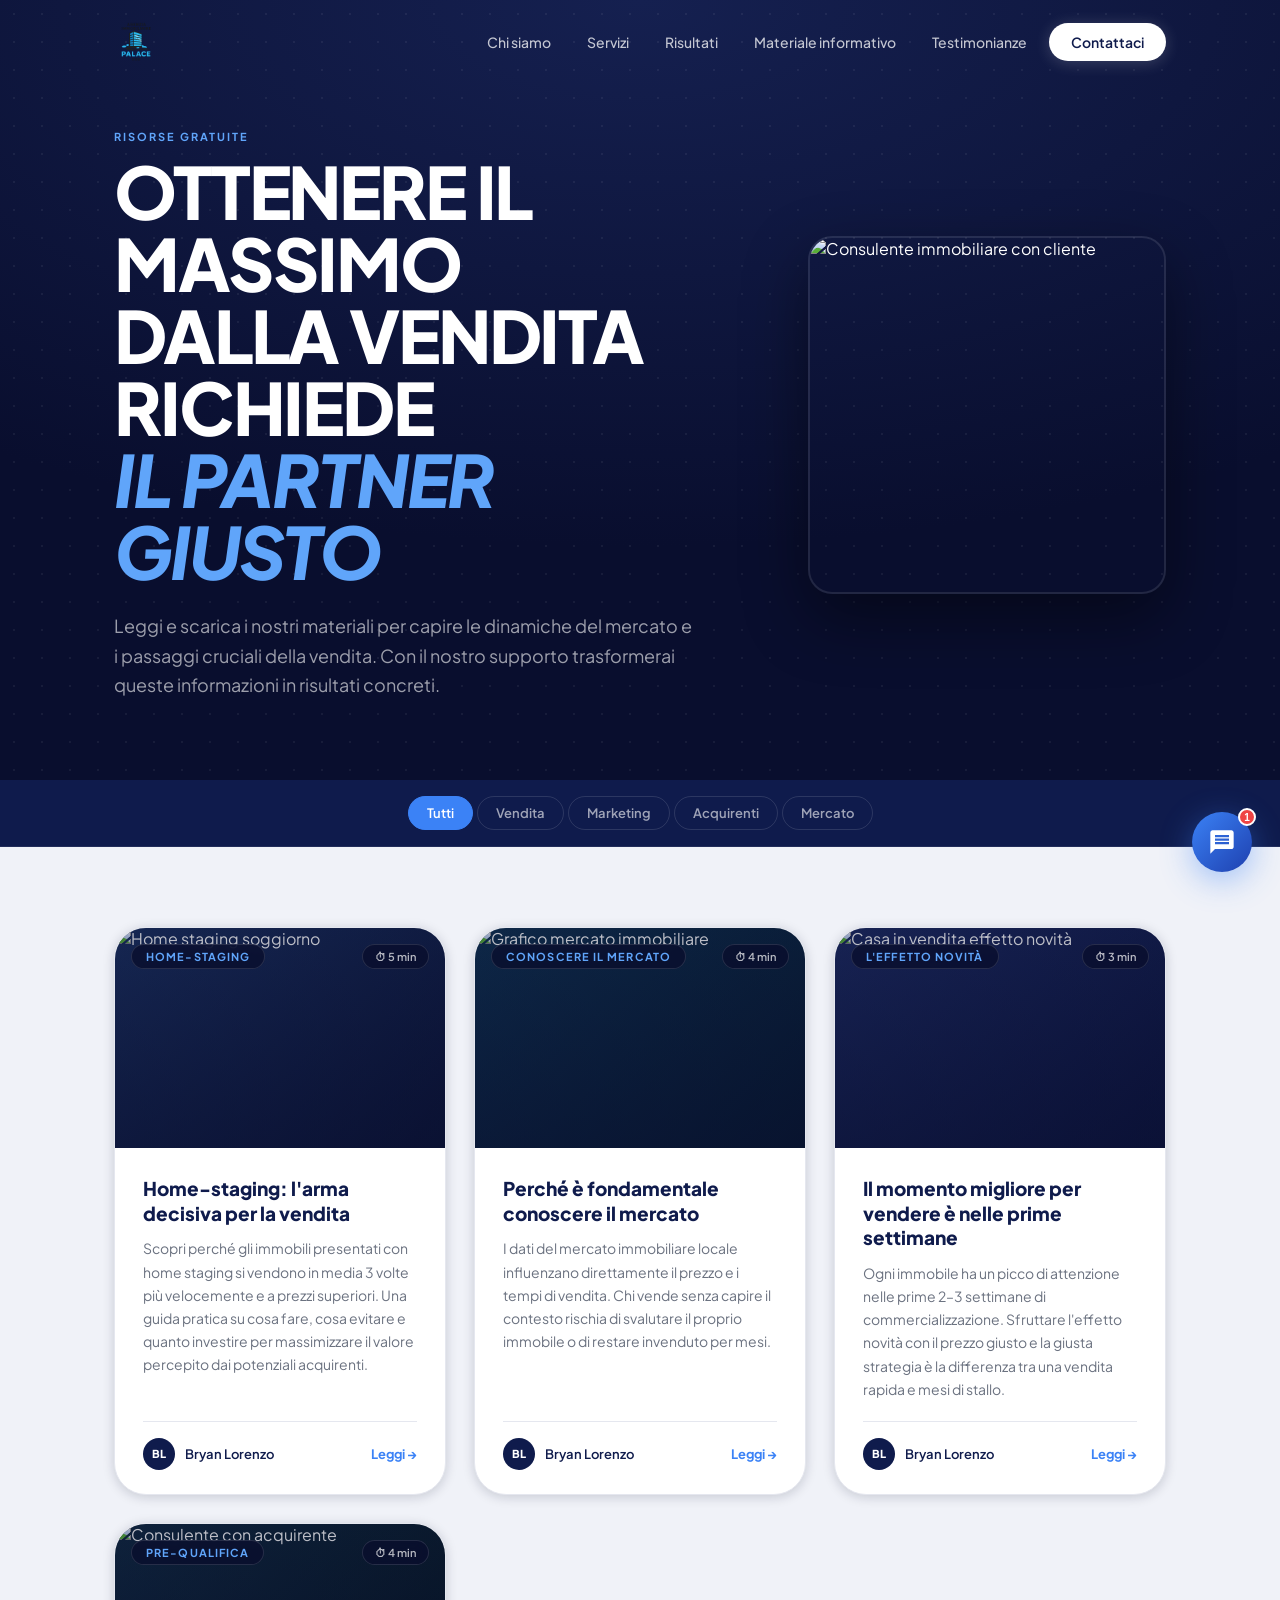
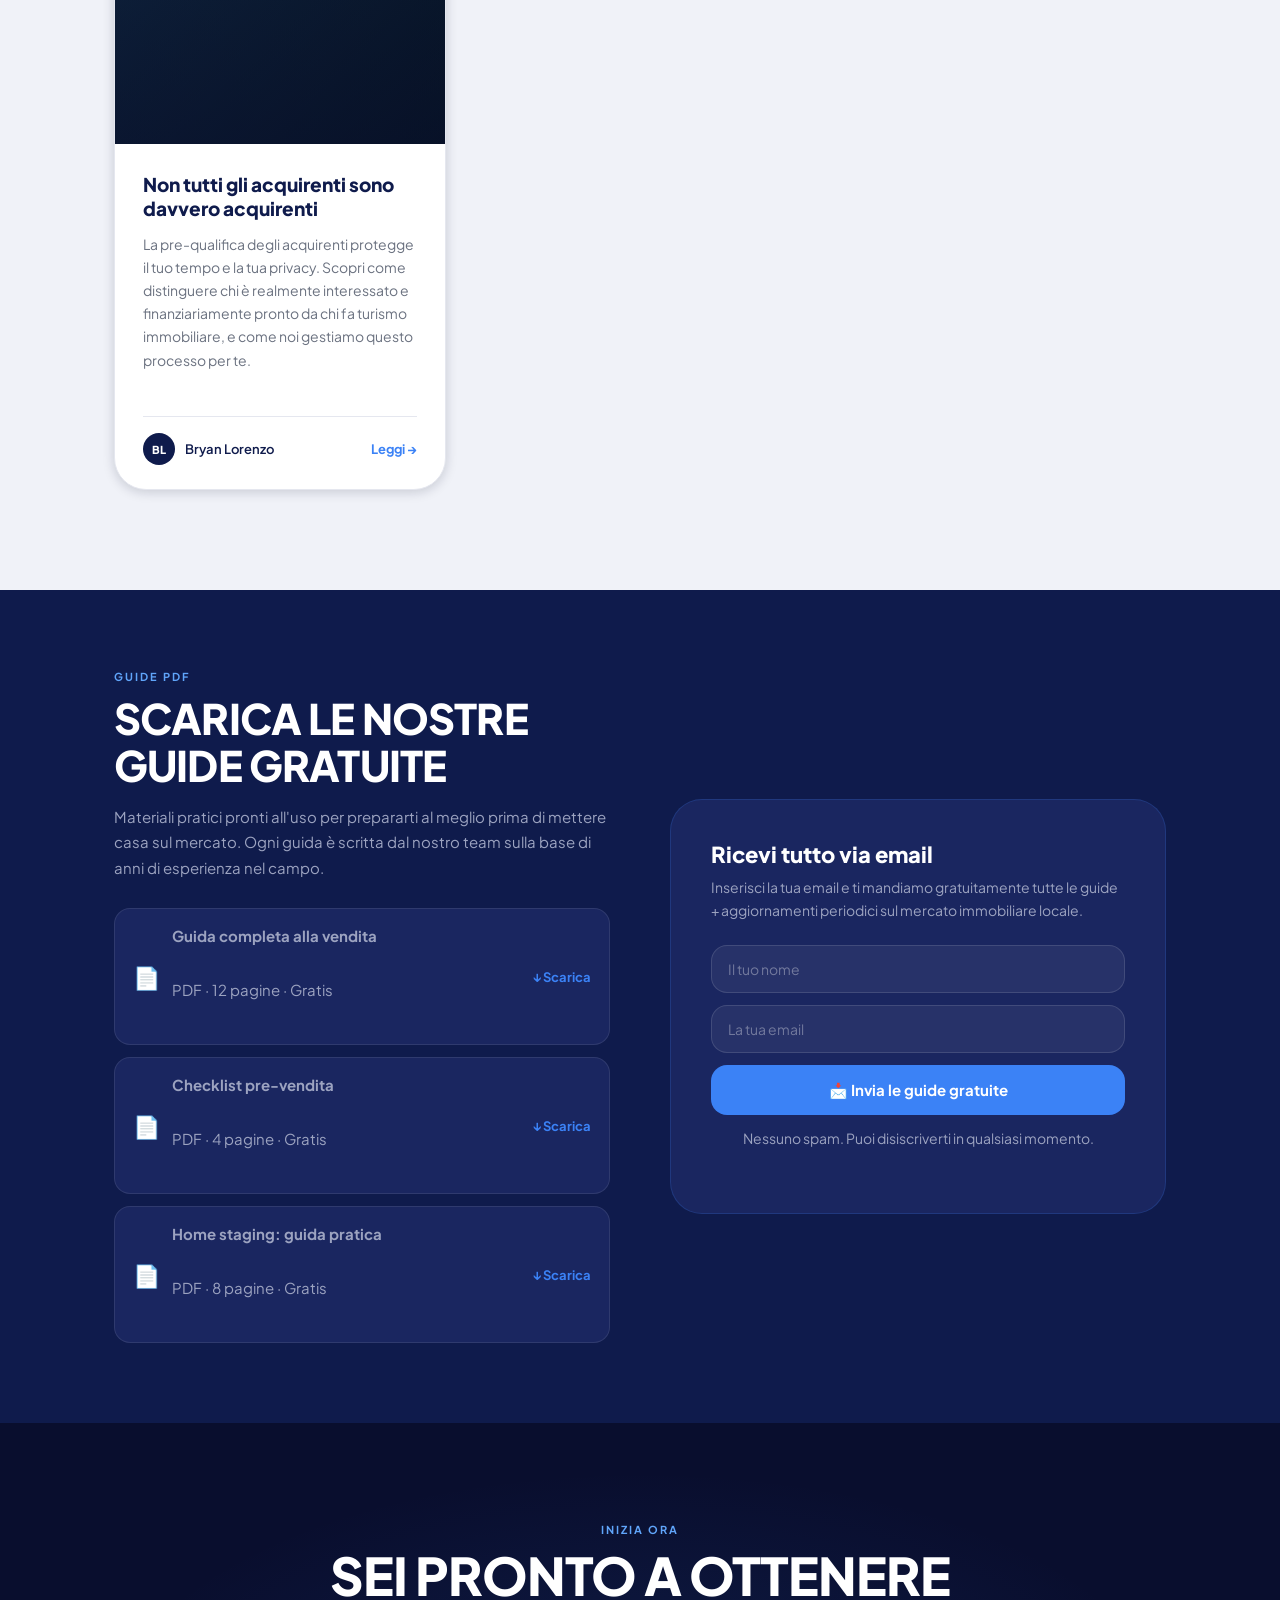
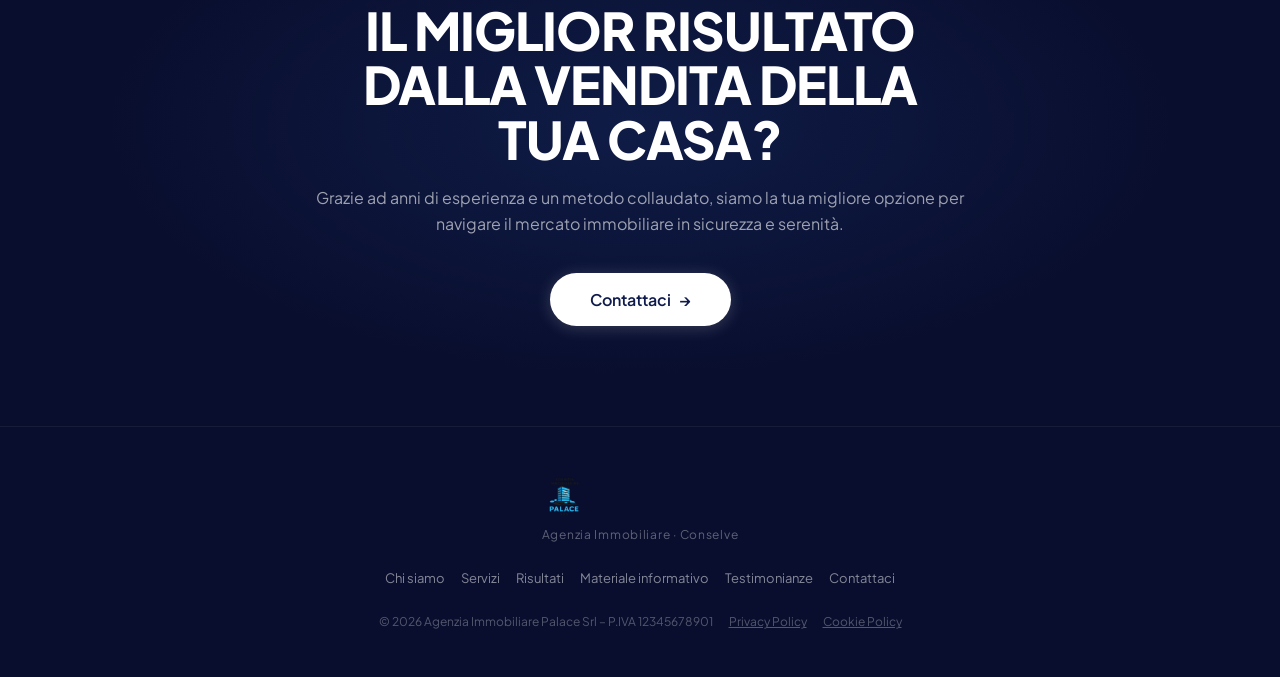
==== materiale.html @ 7f0d6915 "Add files via upload" ====
<!DOCTYPE html>
<html lang="it" hreflang="it">

<head>
    <meta charset="UTF-8" />
    <meta name="viewport" content="width=device-width, initial-scale=1.0" />
    <meta name="description"
        content="Guide gratuite di Agenzia Palace per vendere casa al meglio a Conselve: home staging, effetto novità, analisi di mercato e pre-qualifica acquirenti. Scarica ora." />
    <meta name="robots" content="index, follow" />
    <meta name="author" content="Agenzia Immobiliare Palace" />
    <meta name="keywords"
        content="guide vendere casa Conselve, materiale informativo immobiliare, home staging Conselve, effetto novità immobili Padova, guida compravendita casa" />
    <meta name="geo.region" content="IT-PD" />
    <meta name="geo.placename" content="Conselve, Padova" />
    <meta name="geo.position" content="45.2357;11.8732" />
    <meta name="ICBM" content="45.2357, 11.8732" />
    <link rel="canonical" href="https://www.vendicasa.it/materiale.html" />

    <!-- Open Graph -->
    <meta property="og:type" content="website" />
    <meta property="og:url" content="https://www.vendicasa.it/materiale.html" />
    <meta property="og:title" content="Guide Gratuite per Vendere Casa | Materiale Informativo | Palace Conselve" />
    <meta property="og:description"
        content="Scarica guide gratuite di Agenzia Palace: home staging, effetto novità, analisi di mercato e pre-qualifica acquirenti per vendere casa al meglio a Conselve." />
    <meta property="og:image" content="https://www.vendicasa.it/og-image.jpg" />
    <meta property="og:locale" content="it_IT" />
    <meta property="og:site_name" content="Agenzia Immobiliare Palace" />

    <!-- Twitter Card -->
    <meta name="twitter:card" content="summary_large_image" />
    <meta name="twitter:title" content="Guide Gratuite per Vendere Casa | Palace Conselve" />
    <meta name="twitter:description"
        content="Guide gratuite di Agenzia Palace per vendere casa al meglio a Conselve e nel Padovano." />
    <meta name="twitter:image" content="https://www.vendicasa.it/og-image.jpg" />

    <title>Guide Gratuite per Vendere Casa | Materiale Informativo | Agenzia Palace Conselve</title>

    <!-- Performance: DNS prefetch + font preload -->
    <link rel="dns-prefetch" href="https://fonts.googleapis.com" />
    <link rel="dns-prefetch" href="https://fonts.gstatic.com" />
    <link rel="preconnect" href="https://fonts.googleapis.com" />
    <link rel="preconnect" href="https://fonts.gstatic.com" crossorigin />
    <link rel="preload" as="style"
        href="https://fonts.googleapis.com/css2?family=Plus+Jakarta+Sans:ital,wght@0,400;0,700;0,900;1,400&display=swap" />
    <link
        href="https://fonts.googleapis.com/css2?family=Plus+Jakarta+Sans:ital,wght@0,300;0,400;0,500;0,600;0,700;0,800;0,900;1,400;1,600&display=swap"
        rel="stylesheet" />
    <link rel="stylesheet" href="style.css" />

    <!-- JSON-LD Structured Data -->
    <script type="application/ld+json">
    {
      "@context": "https://schema.org",
      "@type": "CollectionPage",
      "name": "Guide Gratuite per Vendere Casa | Agenzia Immobiliare Palace",
      "url": "https://www.vendicasa.it/materiale.html",
      "description": "Guide gratuite su home staging, mercato immobiliare, effetto novità e pre-qualifica acquirenti per vendere casa al meglio a Conselve e nel Padovano.",
      "publisher": {
        "@type": "RealEstateAgent",
        "name": "Agenzia Immobiliare Palace",
        "url": "https://www.vendicasa.it",
        "logo": "https://www.vendicasa.it/logo.png",
        "address": {
          "@type": "PostalAddress",
          "addressLocality": "Conselve",
          "postalCode": "35026",
          "addressRegion": "PD",
          "addressCountry": "IT"
        }
      },
      "inLanguage": "it"
    }
    </script>
    <script type="application/ld+json">
    {
      "@context": "https://schema.org",
      "@type": "BreadcrumbList",
      "itemListElement": [
        {
          "@type": "ListItem",
          "position": 1,
          "name": "Home",
          "item": "https://www.vendicasa.it/"
        },
        {
          "@type": "ListItem",
          "position": 2,
          "name": "Materiale Informativo",
          "item": "https://www.vendicasa.it/materiale.html"
        }
      ]
    }
    </script>
    <script type="application/ld+json">
    {
      "@context": "https://schema.org",
      "@type": "ItemList",
      "name": "Guide gratuite per vendere casa — Agenzia Palace Conselve",
      "description": "Raccolta di guide e materiali informativi gratuiti di Agenzia Immobiliare Palace per aiutarti a vendere casa al meglio.",
      "itemListElement": [
        {
          "@type": "ListItem",
          "position": 1,
          "name": "Come il prezzo di partenza influenza il risultato finale",
          "url": "https://www.vendicasa.it/materiale.html"
        },
        {
          "@type": "ListItem",
          "position": 2,
          "name": "L\u2019Effetto Novit\u00e0: come sfruttarlo a tuo favore",
          "url": "https://www.vendicasa.it/materiale.html"
        },
        {
          "@type": "ListItem",
          "position": 3,
          "name": "Home Staging: valorizza casa prima di venderla",
          "url": "https://www.vendicasa.it/materiale.html"
        },
        {
          "@type": "ListItem",
          "position": 4,
          "name": "Pre-qualifica dell\u2019acquirente: perch\u00e9 \u00e8 fondamentale",
          "url": "https://www.vendicasa.it/materiale.html"
        }
      ]
    }
    </script>
    <style>
        /* ══════════════════════════════════════════════
           HERO MATERIALE
        ══════════════════════════════════════════════ */
        .mat-hero {
            min-height: 55vh;
            background: radial-gradient(ellipse 90% 70% at 50% 0%, #152050 0%, var(--navy-deep) 100%);
            display: flex;
            align-items: center;
            padding-top: 130px;
            padding-bottom: 80px;
            position: relative;
            overflow: hidden;
        }

        .mat-hero::before {
            content: '';
            position: absolute;
            inset: 0;
            pointer-events: none;
            background-image: radial-gradient(rgba(255, 255, 255, .06) 1px, transparent 1px);
            background-size: 28px 28px;
        }

        .mat-hero__inner {
            position: relative;
            z-index: 1;
            width: 100%;
            display: flex;
            align-items: center;
            gap: 60px;
        }

        .mat-hero__text {
            flex: 1;
            min-width: 0;
        }

        .mat-hero__image {
            flex-shrink: 0;
            width: clamp(200px, 28vw, 380px);
            height: clamp(200px, 28vw, 380px);
            border-radius: 24px;
            overflow: hidden;
            box-shadow: 0 24px 64px rgba(0, 0, 0, .45);
            border: 2px solid rgba(255, 255, 255, .1);
        }

        .mat-hero__image img {
            width: 100%;
            height: 100%;
            object-fit: cover;
            display: block;
        }

        .mat-hero__title {
            font-size: clamp(36px, 6.5vw, 72px);
            font-weight: 900;
            line-height: 1;
            letter-spacing: -.03em;
            text-transform: uppercase;
            color: var(--white);
            margin-bottom: 24px;
        }

        .mat-hero__title em {
            font-style: italic;
            color: var(--blue-light);
        }

        .mat-hero__sub {
            font-size: clamp(15px, 2vw, 18px);
            color: rgba(255, 255, 255, .6);
            line-height: 1.65;
            max-width: 580px;
        }

        @media (max-width: 768px) {
            .mat-hero__inner {
                flex-direction: column;
                gap: 36px;
            }

            .mat-hero__image {
                width: 100%;
                height: 220px;
            }
        }

        /* Nasconde l'immagine hero su telefoni piccoli per dare
           tutto lo spazio al testo */
        @media (max-width: 580px) {
            .mat-hero__image {
                display: none;
            }

            .mat-hero {
                padding-top: 110px;
                padding-bottom: 52px;
            }

            .mat-hero__title {
                font-size: clamp(30px, 9vw, 48px);
                margin-bottom: 16px;
            }
        }

        /* ══════════════════════════════════════════════
           FILTRI CATEGORIA
        ══════════════════════════════════════════════ */
        .mat-filters {
            background: var(--navy);
            border-bottom: 1px solid rgba(255, 255, 255, .08);
            padding: 0;
            position: sticky;
            top: 68px;
            z-index: 90;
        }

        .mat-filters__inner {
            display: flex;
            justify-content: center;
            gap: 4px;
            padding: 16px 0;
            overflow-x: auto;
            scrollbar-width: none;
        }

        .mat-filters__inner::-webkit-scrollbar {
            display: none;
        }

        .mat-filter-btn {
            padding: 8px 18px;
            border-radius: 100px;
            border: 1px solid rgba(255, 255, 255, .12);
            background: transparent;
            color: rgba(255, 255, 255, .6);
            font-size: 13px;
            font-weight: 600;
            font-family: inherit;
            cursor: pointer;
            white-space: nowrap;
            transition: all .25s;
        }

        .mat-filter-btn:hover,
        .mat-filter-btn.active {
            background: var(--blue-accent);
            border-color: var(--blue-accent);
            color: var(--white);
        }

        /* ══════════════════════════════════════════════
           GRIGLIA ARTICOLI
        ══════════════════════════════════════════════ */
        .mat-articles {
            background: var(--off-white);
            padding: 80px 0 100px;
        }

        .mat-articles__grid {
            display: grid;
            grid-template-columns: repeat(3, 1fr);
            grid-auto-rows: 1fr;
            gap: 28px;
        }

        /* Card articolo */
        .mat-card {
            background: var(--white);
            border-radius: var(--r-xl);
            overflow: hidden;
            border: 1px solid var(--gray-200);
            box-shadow: var(--shadow-card);
            transition: transform .32s cubic-bezier(.34, 1.56, .64, 1), box-shadow .32s ease, opacity .35s ease;
            display: flex;
            flex-direction: column;
            cursor: pointer;
        }

        .mat-card:hover {
            transform: translateY(-8px) scale(1.02);
            box-shadow: 0 20px 60px rgba(9, 14, 46, .14);
        }

        /* Filter animation states */
        .mat-card.is-hiding {
            opacity: 0;
            transform: scale(.94);
            pointer-events: none;
        }

        .mat-card.is-hidden {
            display: none;
        }

        .mat-card.is-showing {
            animation: cardReveal .38s cubic-bezier(.34, 1.56, .64, 1) forwards;
        }

        @keyframes cardReveal {
            from {
                opacity: 0;
                transform: scale(.94) translateY(12px);
            }

            to {
                opacity: 1;
                transform: scale(1) translateY(0);
            }
        }

        .mat-card__thumb {
            height: 220px;
            position: relative;
            overflow: hidden;
            display: flex;
            align-items: center;
            justify-content: center;
        }

        /* Real photo inside thumb */
        .mat-card__thumb img {
            position: absolute;
            inset: 0;
            width: 100%;
            height: 100%;
            object-fit: cover;
            transition: transform .45s ease;
        }

        .mat-card:hover .mat-card__thumb img {
            transform: scale(1.07);
        }

        /* Keep gradient overlay on top of photo */
        .mat-card__thumb::after {
            z-index: 1;
        }

        .mat-card__tag,
        .mat-card__read-time,
        .mat-card__thumb-icon {
            position: relative;
            z-index: 2;
        }

        .mat-card__thumb--1 {
            background: linear-gradient(135deg, #1a2f5e 0%, #0c1538 100%);
        }

        .mat-card__thumb--2 {
            background: linear-gradient(135deg, #0f3050 0%, #071a30 100%);
        }

        .mat-card__thumb--3 {
            background: linear-gradient(135deg, #1c2a60 0%, #0d1540 100%);
        }

        .mat-card__thumb--4 {
            background: linear-gradient(135deg, #102840 0%, #061520 100%);
        }

        .mat-card__thumb-icon {
            font-size: 64px;
            position: relative;
            z-index: 1;
        }

        .mat-card__thumb::after {
            content: '';
            position: absolute;
            inset: 0;
            background: linear-gradient(to bottom, rgba(9, 14, 46, .25) 0%, rgba(9, 14, 46, .55) 100%);
        }

        .mat-card__tag {
            position: absolute;
            top: 16px;
            left: 16px;
            background: rgba(9, 14, 46, .8);
            backdrop-filter: blur(6px);
            border: 1px solid rgba(255, 255, 255, .12);
            border-radius: 100px;
            padding: 5px 14px;
            font-size: 11px;
            font-weight: 700;
            letter-spacing: .1em;
            text-transform: uppercase;
            color: var(--blue-light);
            z-index: 2;
        }

        .mat-card__read-time {
            position: absolute;
            top: 16px;
            right: 16px;
            background: rgba(9, 14, 46, .8);
            backdrop-filter: blur(6px);
            border: 1px solid rgba(255, 255, 255, .12);
            border-radius: 100px;
            padding: 5px 12px;
            font-size: 11px;
            font-weight: 600;
            color: rgba(255, 255, 255, .7);
            z-index: 2;
            display: flex;
            align-items: center;
            gap: 5px;
        }

        .mat-card__body {
            padding: 28px 28px 24px;
            flex: 1;
            display: flex;
            flex-direction: column;
        }

        .mat-card__title {
            font-size: 19px;
            font-weight: 800;
            color: var(--navy);
            line-height: 1.3;
            margin-bottom: 12px;
        }

        .mat-card__excerpt {
            font-size: 14px;
            color: var(--gray-600);
            line-height: 1.65;
            flex: 1;
            margin-bottom: 20px;
        }

        .mat-card__footer {
            display: flex;
            align-items: center;
            justify-content: space-between;
            padding-top: 16px;
            border-top: 1px solid var(--gray-200);
        }

        .mat-card__author {
            display: flex;
            align-items: center;
            gap: 10px;
        }

        .mat-card__avatar {
            width: 32px;
            height: 32px;
            border-radius: 50%;
            background: var(--navy);
            display: flex;
            align-items: center;
            justify-content: center;
            font-size: 11px;
            font-weight: 800;
            color: var(--white);
        }

        .mat-card__author-name {
            font-size: 13px;
            font-weight: 600;
            color: var(--navy);
        }

        .mat-card__cta {
            display: flex;
            align-items: center;
            gap: 6px;
            font-size: 13px;
            font-weight: 700;
            color: var(--blue-accent);
            transition: gap .2s;
        }

        .mat-card:hover .mat-card__cta {
            gap: 10px;
        }

        /* Tutte le card hanno la stessa dimensione */
        .mat-card--featured {
            grid-column: span 1;
            flex-direction: column;
        }

        .mat-card--featured .mat-card__thumb {
            width: 100%;
            min-width: unset;
            height: 220px;
            border-radius: 0;
        }

        .mat-card--featured .mat-card__thumb-icon {
            font-size: 64px;
        }

        /* ══════════════════════════════════════════════
           BANNER DOWNLOAD
        ══════════════════════════════════════════════ */
        .mat-download {
            background: var(--navy);
            padding: 80px 0;
        }

        .mat-download__inner {
            display: grid;
            grid-template-columns: 1fr 1fr;
            gap: 60px;
            align-items: center;
        }

        .mat-download__content h2 {
            font-size: clamp(26px, 4vw, 42px);
            font-weight: 900;
            color: var(--white);
            text-transform: uppercase;
            letter-spacing: -.02em;
            line-height: 1.1;
            margin-bottom: 16px;
        }

        .mat-download__content p {
            font-size: 15px;
            color: var(--gray-400);
            line-height: 1.7;
            margin-bottom: 28px;
        }

        .mat-download__guide-list {
            display: flex;
            flex-direction: column;
            gap: 12px;
        }

        .mat-download__guide {
            display: flex;
            align-items: center;
            justify-content: space-between;
            background: var(--navy-card);
            border: 1px solid rgba(255, 255, 255, .09);
            border-radius: var(--r-md);
            padding: 14px 18px;
            gap: 14px;
            transition: border-color .25s, transform .25s;
            cursor: pointer;
        }

        .mat-download__guide:hover {
            border-color: var(--blue-accent);
            transform: translateX(4px);
        }

        .mat-download__guide-info {
            display: flex;
            align-items: center;
            gap: 12px;
        }

        .mat-download__guide-icon {
            font-size: 22px;
            flex-shrink: 0;
        }

        .mat-download__guide-title {
            font-size: 14px;
            font-weight: 700;
            color: var(--white);
        }

        .mat-download__guide-meta {
            font-size: 12px;
            color: var(--gray-400);
            margin-top: 2px;
        }

        .mat-download__guide-dl {
            font-size: 13px;
            color: var(--blue-accent);
            font-weight: 700;
            flex-shrink: 0;
            display: flex;
            align-items: center;
            gap: 4px;
        }

        /* form raccolta email */
        .mat-download__form-wrap {
            background: var(--navy-card);
            border: 1px solid rgba(59, 130, 246, .2);
            border-radius: var(--r-xl);
            padding: 40px;
        }

        .mat-download__form-wrap h3 {
            font-size: 22px;
            font-weight: 800;
            color: var(--white);
            margin-bottom: 8px;
        }

        .mat-download__form-wrap p {
            font-size: 14px;
            color: var(--gray-400);
            line-height: 1.6;
            margin-bottom: 24px;
        }

        .mat-form {
            display: flex;
            flex-direction: column;
            gap: 12px;
        }

        .mat-form__input {
            width: 100%;
            padding: 14px 16px;
            background: rgba(255, 255, 255, .06);
            border: 1px solid rgba(255, 255, 255, .12);
            border-radius: var(--r-md);
            color: var(--white);
            font-size: 14px;
            font-family: inherit;
            outline: none;
            transition: border-color .25s;
            box-sizing: border-box;
        }

        .mat-form__input::placeholder {
            color: rgba(255, 255, 255, .35);
        }

        .mat-form__input:focus {
            border-color: var(--blue-accent);
        }

        .mat-form__btn {
            width: 100%;
            padding: 15px;
            background: var(--blue-accent);
            border: none;
            border-radius: var(--r-md);
            color: var(--white);
            font-size: 15px;
            font-weight: 700;
            font-family: inherit;
            cursor: pointer;
            transition: background .25s, transform .2s;
        }

        .mat-form__btn:hover {
            background: var(--blue-light);
            transform: translateY(-2px);
        }

        .mat-form__note {
            font-size: 11px;
            color: rgba(255, 255, 255, .35);
            text-align: center;
        }

        /* ══════════════════════════════════════════════
           MODAL ARTICOLO
        ══════════════════════════════════════════════ */
        .mat-modal {
            position: fixed;
            inset: 0;
            z-index: 1000;
            display: flex;
            align-items: center;
            justify-content: center;
            opacity: 0;
            pointer-events: none;
            transition: opacity .3s;
        }

        .mat-modal.open {
            opacity: 1;
            pointer-events: all;
        }

        .mat-modal__backdrop {
            position: absolute;
            inset: 0;
            background: rgba(5, 8, 30, .85);
            backdrop-filter: blur(8px);
        }

        .mat-modal__box {
            position: relative;
            z-index: 1;
            background: var(--white);
            border-radius: var(--r-xl);
            max-width: 680px;
            width: 90%;
            max-height: 85vh;
            overflow-y: auto;
            box-shadow: 0 32px 80px rgba(0, 0, 0, .4);
            transform: scale(.96) translateY(16px);
            transition: transform .3s cubic-bezier(.34, 1.56, .64, 1);
        }

        /* ── Reading progress bar ── */
        .mat-modal__progress {
            position: sticky;
            top: 0;
            left: 0;
            width: 100%;
            height: 3px;
            background: rgba(0, 0, 0, .06);
            z-index: 10;
            border-radius: 0;
        }

        .mat-modal__progress-bar {
            height: 100%;
            width: 0%;
            background: linear-gradient(90deg, var(--blue-accent), var(--blue-light));
            transition: width .1s linear;
            border-radius: 0 3px 3px 0;
        }

        /* ── Mobile swipe hint ── */
        .mat-filters-wrap {
            position: relative;
        }

        .mat-filters-wrap::after {
            content: '';
            position: absolute;
            top: 0;
            right: 0;
            width: 48px;
            height: 100%;
            background: linear-gradient(to right, transparent, var(--navy));
            pointer-events: none;
            opacity: 0;
            transition: opacity .3s;
        }

        @media (max-width: 640px) {
            .mat-filters-wrap::after {
                opacity: 1;
            }

            .mat-filters__inner {
                justify-content: flex-start;
            }
        }

        .mat-modal.open .mat-modal__box {
            transform: scale(1) translateY(0);
        }

        .mat-modal__header {
            padding: 0;
            position: relative;
        }

        .mat-modal__cover {
            height: 200px;
            display: flex;
            align-items: center;
            justify-content: center;
            border-radius: var(--r-xl) var(--r-xl) 0 0;
            font-size: 72px;
        }

        .mat-modal__close {
            position: absolute;
            top: 14px;
            right: 14px;
            width: 36px;
            height: 36px;
            border-radius: 50%;
            border: none;
            background: rgba(0, 0, 0, .5);
            color: var(--white);
            font-size: 14px;
            cursor: pointer;
            display: flex;
            align-items: center;
            justify-content: center;
            transition: background .2s;
        }

        .mat-modal__close:hover {
            background: rgba(0, 0, 0, .75);
        }

        .mat-modal__body {
            padding: 32px 36px 40px;
        }

        .mat-modal__tag {
            display: inline-block;
            padding: 4px 12px;
            background: rgba(59, 130, 246, .1);
            border-radius: 100px;
            font-size: 11px;
            font-weight: 700;
            letter-spacing: .1em;
            text-transform: uppercase;
            color: var(--blue-accent);
            margin-bottom: 12px;
        }

        .mat-modal__title {
            font-size: 26px;
            font-weight: 900;
            color: var(--navy);
            line-height: 1.2;
            margin-bottom: 16px;
        }

        .mat-modal__author {
            display: flex;
            align-items: center;
            gap: 10px;
            margin-bottom: 28px;
            padding-bottom: 20px;
            border-bottom: 1px solid var(--gray-200);
        }

        .mat-modal__author-avatar {
            width: 36px;
            height: 36px;
            border-radius: 50%;
            background: var(--navy);
            display: flex;
            align-items: center;
            justify-content: center;
            font-size: 12px;
            font-weight: 800;
            color: var(--white);
        }

        .mat-modal__author-info strong {
            display: block;
            font-size: 14px;
            color: var(--navy);
            font-weight: 700;
        }

        .mat-modal__author-info span {
            font-size: 12px;
            color: var(--gray-600);
        }

        .mat-modal__content {
            font-size: 15px;
            color: var(--gray-700, #374151);
            line-height: 1.8;
        }

        .mat-modal__content p {
            margin-bottom: 16px;
        }

        .mat-modal__content h3 {
            font-size: 17px;
            font-weight: 800;
            color: var(--navy);
            margin: 24px 0 10px;
        }

        .mat-modal__content ul {
            padding-left: 20px;
            margin-bottom: 16px;
        }

        .mat-modal__content li {
            margin-bottom: 8px;
            color: var(--gray-600);
        }

        .mat-modal__cta-wrap {
            margin-top: 32px;
            padding-top: 24px;
            border-top: 1px solid var(--gray-200);
            text-align: center;
        }

        .mat-modal__cta-wrap p {
            font-size: 14px;
            color: var(--gray-600);
            margin-bottom: 16px;
        }

        /* ══════════════════════════════════════════════
           CTA FINALE
        ══════════════════════════════════════════════ */
        .mat-cta {
            background: var(--navy-deep);
            padding: 100px 0;
            text-align: center;
            position: relative;
            overflow: hidden;
        }

        .mat-cta::before {
            content: '';
            position: absolute;
            inset: 0;
            background: radial-gradient(ellipse 60% 60% at 50% 50%, rgba(59, 130, 246, .12) 0%, transparent 70%);
        }

        .mat-cta__inner {
            position: relative;
            z-index: 1;
            max-width: 660px;
            margin: 0 auto;
        }

        .mat-cta__inner h2 {
            font-size: clamp(28px, 5vw, 52px);
            font-weight: 900;
            color: var(--white);
            text-transform: uppercase;
            letter-spacing: -.02em;
            line-height: 1.05;
            margin-bottom: 18px;
        }

        .mat-cta__inner p {
            font-size: 16px;
            color: rgba(255, 255, 255, .6);
            line-height: 1.65;
            margin-bottom: 36px;
        }

        /* ══════════════════════════════════════════════
           RESPONSIVE
        ══════════════════════════════════════════════ */
        @media (max-width: 860px) {
            .mat-articles__grid {
                grid-template-columns: repeat(2, 1fr);
            }

            .mat-card--featured {
                flex-direction: column;
                grid-column: span 1;
            }

            .mat-card--featured .mat-card__thumb {
                width: 100%;
                min-width: unset;
                height: 200px;
            }

            .mat-download__inner {
                grid-template-columns: 1fr;
                gap: 48px;
            }
        }

        @media (max-width: 580px) {
            .mat-articles__grid {
                grid-template-columns: 1fr;
            }
        }

        @media (max-width: 560px) {
            .mat-modal__body {
                padding: 20px 16px 28px;
            }
        }

        /* ── Modal mobile ── */
        @media (max-width: 640px) {
            .mat-modal__box {
                width: 96%;
                max-height: 92vh;
                border-radius: 20px;
            }

            .mat-modal__cover {
                height: 160px;
            }

            .mat-modal__title {
                font-size: 20px;
            }
        }

        /* ── Download section mobile ── */
        @media (max-width: 640px) {
            .mat-download {
                padding: 56px 0;
            }

            .mat-download__form-wrap {
                padding: 28px 20px;
            }

            .mat-form__input {
                font-size: 16px;
                /* evita zoom automatico su iOS */
            }
        }

        /* ── Filtri: su telefono vanno a sinistra e scrollabili ── */
        @media (max-width: 640px) {
            .mat-filters__inner {
                justify-content: flex-start;
                padding: 12px 0;
            }

            .mat-filter-btn {
                font-size: 14px;
                padding: 10px 18px;
                min-height: 44px;
            }
        }
    </style>
</head>

<body>

    <!-- NAVBAR -->
    <header class="navbar" id="navbar">
        <div class="container navbar__inner">
            <a href="index.html" class="navbar__logo">
                <img src="Logo.png" alt="Logo Agenzia Immobiliare Palace" class="navbar__logo-img" />
            </a>
            <button class="nav-toggle" id="navToggle" aria-label="Apri menu" aria-expanded="false">
                <span></span><span></span><span></span>
            </button>
            <nav class="nav-menu" id="navMenu" role="navigation">
                <a class="nav-link" href="metodo.html">Chi siamo</a>
                <a class="nav-link" href="index.html#servizi">Servizi</a>
                <a class="nav-link" href="index.html#risultati">Risultati</a>
                <a class="nav-link active" href="materiale.html">Materiale informativo</a>
                <a class="nav-link" href="index.html#recensioni">Testimonianze</a>
                <a class="btn btn--cta btn--sm" href="index.html#contatti">Contattaci</a>
            </nav>
        </div>
    </header>


    <!-- ══ 1. HERO ══ -->
    <section class="mat-hero">
        <div class="container">
            <div class="mat-hero__inner fade-up">
                <div class="mat-hero__text">
                    <span class="section-eyebrow" style="color: var(--blue-light);">Risorse Gratuite</span>
                    <h1 class="mat-hero__title">
                        Ottenere il massimo<br />dalla vendita richiede<br /><em>il partner giusto</em>
                    </h1>
                    <p class="mat-hero__sub">
                        Leggi e scarica i nostri materiali per capire le dinamiche del mercato e i passaggi cruciali
                        della
                        vendita.
                        Con il nostro supporto trasformerai queste informazioni in risultati concreti.
                    </p>
                </div>
                <div class="mat-hero__image">
                    <img src="https://images.unsplash.com/photo-1560518883-ce09059eeffa?w=760&q=80"
                        alt="Consulente immobiliare con cliente" />
                </div>
            </div>
        </div>
    </section>


    <!-- ══ FILTRI ══ -->
    <div class="mat-filters">
        <div class="container mat-filters-wrap">
            <div class="mat-filters__inner">
                <button class="mat-filter-btn active" data-filter="all">Tutti</button>
                <button class="mat-filter-btn" data-filter="vendita">Vendita</button>
                <button class="mat-filter-btn" data-filter="marketing">Marketing</button>
                <button class="mat-filter-btn" data-filter="acquirenti">Acquirenti</button>
                <button class="mat-filter-btn" data-filter="mercato">Mercato</button>
            </div>
        </div>
    </div>


    <!-- ══ 2. GRIGLIA ARTICOLI ══ -->
    <section class="mat-articles">
        <div class="container">
            <div class="mat-articles__grid" id="articlesGrid">

                <!-- Card 1 — FEATURED -->
                <article class="mat-card mat-card--featured fade-up" data-category="marketing"
                    data-article="homestaging">
                    <div class="mat-card__thumb mat-card__thumb--1">
                        <img src="https://images.unsplash.com/photo-1486304873000-235643847519?w=800&q=80"
                            alt="Home staging soggiorno" loading="lazy" />
                        <div class="mat-card__tag">Home-staging</div>
                        <div class="mat-card__read-time">⏱ 5 min</div>
                    </div>
                    <div class="mat-card__body">
                        <h2 class="mat-card__title">Home-staging: l'arma decisiva per la vendita</h2>
                        <p class="mat-card__excerpt">
                            Scopri perché gli immobili presentati con home staging si vendono in media 3 volte più
                            velocemente e a prezzi superiori. Una guida pratica su cosa fare, cosa evitare e quanto
                            investire per massimizzare il valore percepito dai potenziali acquirenti.
                        </p>
                        <div class="mat-card__footer">
                            <div class="mat-card__author">
                                <div class="mat-card__avatar">BL</div>
                                <span class="mat-card__author-name">Bryan Lorenzo</span>
                            </div>
                            <span class="mat-card__cta">Leggi →</span>
                        </div>
                    </div>
                </article>

                <!-- Card 2 -->
                <article class="mat-card fade-up" data-category="mercato" data-article="mercato">
                    <div class="mat-card__thumb mat-card__thumb--2">
                        <img src="https://images.unsplash.com/photo-1611974789855-9c2a0a7236a3?w=800&q=80"
                            alt="Grafico mercato immobiliare" loading="lazy" />
                        <div class="mat-card__tag">Conoscere il mercato</div>
                        <div class="mat-card__read-time">⏱ 4 min</div>
                    </div>
                    <div class="mat-card__body">
                        <h2 class="mat-card__title">Perché è fondamentale conoscere il mercato</h2>
                        <p class="mat-card__excerpt">
                            I dati del mercato immobiliare locale influenzano direttamente il prezzo e i tempi
                            di vendita. Chi vende senza capire il contesto rischia di svalutare il proprio immobile
                            o di restare invenduto per mesi.
                        </p>
                        <div class="mat-card__footer">
                            <div class="mat-card__author">
                                <div class="mat-card__avatar">BL</div>
                                <span class="mat-card__author-name">Bryan Lorenzo</span>
                            </div>
                            <span class="mat-card__cta">Leggi →</span>
                        </div>
                    </div>
                </article>

                <!-- Card 3 -->
                <article class="mat-card fade-up fade-up-delay-1" data-category="vendita" data-article="novita">
                    <div class="mat-card__thumb mat-card__thumb--3">
                        <img src="https://images.unsplash.com/photo-1560520031-3a4dc4e9de0c?w=800&q=80"
                            alt="Casa in vendita effetto novità" loading="lazy" />
                        <div class="mat-card__tag">L'effetto novità</div>
                        <div class="mat-card__read-time">⏱ 3 min</div>
                    </div>
                    <div class="mat-card__body">
                        <h2 class="mat-card__title">Il momento migliore per vendere è nelle prime settimane</h2>
                        <p class="mat-card__excerpt">
                            Ogni immobile ha un picco di attenzione nelle prime 2–3 settimane di commercializzazione.
                            Sfruttare l'effetto novità con il prezzo giusto e la giusta strategia è la differenza
                            tra una vendita rapida e mesi di stallo.
                        </p>
                        <div class="mat-card__footer">
                            <div class="mat-card__author">
                                <div class="mat-card__avatar">BL</div>
                                <span class="mat-card__author-name">Bryan Lorenzo</span>
                            </div>
                            <span class="mat-card__cta">Leggi →</span>
                        </div>
                    </div>
                </article>

                <!-- Card 4 -->
                <article class="mat-card fade-up fade-up-delay-2" data-category="acquirenti"
                    data-article="prequalifica">
                    <div class="mat-card__thumb mat-card__thumb--4">
                        <img src="https://images.unsplash.com/photo-1554469384-e58fac16e23a?w=800&q=80"
                            alt="Consulente con acquirente" loading="lazy" />
                        <div class="mat-card__tag">Pre-qualifica</div>
                        <div class="mat-card__read-time">⏱ 4 min</div>
                    </div>
                    <div class="mat-card__body">
                        <h2 class="mat-card__title">Non tutti gli acquirenti sono davvero acquirenti</h2>
                        <p class="mat-card__excerpt">
                            La pre-qualifica degli acquirenti protegge il tuo tempo e la tua privacy. Scopri come
                            distinguere chi è realmente interessato e finanziariamente pronto da chi fa turismo
                            immobiliare, e come noi gestiamo questo processo per te.
                        </p>
                        <div class="mat-card__footer">
                            <div class="mat-card__author">
                                <div class="mat-card__avatar">BL</div>
                                <span class="mat-card__author-name">Bryan Lorenzo</span>
                            </div>
                            <span class="mat-card__cta">Leggi →</span>
                        </div>
                    </div>
                </article>

            </div>
        </div>
    </section>


    <!-- ══ 3. DOWNLOAD GUIDE ══ -->
    <section class="mat-download">
        <div class="container">
            <div class="mat-download__inner">
                <div class="mat-download__content fade-up">
                    <span class="section-eyebrow" style="color: var(--blue-light);">Guide PDF</span>
                    <h2>Scarica le nostre guide gratuite</h2>
                    <p>Materiali pratici pronti all'uso per prepararti al meglio prima di mettere casa sul mercato.
                        Ogni guida è scritta dal nostro team sulla base di anni di esperienza nel campo.</p>
                    <div class="mat-download__guide-list">
                        <div class="mat-download__guide">
                            <div class="mat-download__guide-info">
                                <span class="mat-download__guide-icon">📄</span>
                                <div>
                                    <p class="mat-download__guide-title">Guida completa alla vendita</p>
                                    <p class="mat-download__guide-meta">PDF · 12 pagine · Gratis</p>
                                </div>
                            </div>
                            <span class="mat-download__guide-dl">↓ Scarica</span>
                        </div>
                        <div class="mat-download__guide">
                            <div class="mat-download__guide-info">
                                <span class="mat-download__guide-icon">📄</span>
                                <div>
                                    <p class="mat-download__guide-title">Checklist pre-vendita</p>
                                    <p class="mat-download__guide-meta">PDF · 4 pagine · Gratis</p>
                                </div>
                            </div>
                            <span class="mat-download__guide-dl">↓ Scarica</span>
                        </div>
                        <div class="mat-download__guide">
                            <div class="mat-download__guide-info">
                                <span class="mat-download__guide-icon">📄</span>
                                <div>
                                    <p class="mat-download__guide-title">Home staging: guida pratica</p>
                                    <p class="mat-download__guide-meta">PDF · 8 pagine · Gratis</p>
                                </div>
                            </div>
                            <span class="mat-download__guide-dl">↓ Scarica</span>
                        </div>
                    </div>
                </div>

                <div class="mat-download__form-wrap fade-up">
                    <h3>Ricevi tutto via email</h3>
                    <p>Inserisci la tua email e ti mandiamo gratuitamente tutte le guide + aggiornamenti
                        periodici sul mercato immobiliare locale.</p>
                    <form class="mat-form" onsubmit="handleMatForm(event)">
                        <input class="mat-form__input" type="text" placeholder="Il tuo nome" required />
                        <input class="mat-form__input" type="email" placeholder="La tua email" required />
                        <button class="mat-form__btn" type="submit">📩 Invia le guide gratuite</button>
                        <p class="mat-form__note">Nessuno spam. Puoi disiscriverti in qualsiasi momento.</p>
                    </form>
                </div>
            </div>
        </div>
    </section>


    <!-- ══ 4. CTA FINALE ══ -->
    <section class="mat-cta">
        <div class="container">
            <div class="mat-cta__inner fade-up">
                <span class="section-eyebrow" style="color: var(--blue-light);">Inizia Ora</span>
                <h2>Sei pronto a ottenere il miglior risultato dalla vendita della tua casa?</h2>
                <p>Grazie ad anni di esperienza e un metodo collaudato, siamo la tua migliore opzione
                    per navigare il mercato immobiliare in sicurezza e serenità.</p>
                <a href="index.html#contatti" class="btn btn--cta btn--lg">
                    Contattaci <span class="btn__arrow">→</span>
                </a>
            </div>
        </div>
    </section>


    <!-- FOOTER -->
    <footer class="footer">
        <div class="container footer__inner">
            <div class="footer__brand">
                <a href="index.html" class="navbar__logo">
                    <img src="Logo.png" alt="Logo Agenzia Immobiliare Palace" class="navbar__logo-img" />
                </a>
                <p class="footer__tagline">Agenzia Immobiliare · Conselve</p>
            </div>
            <nav class="footer__nav" aria-label="Footer navigation">
                <a href="metodo.html">Chi siamo</a>
                <a href="index.html#servizi">Servizi</a>
                <a href="index.html#risultati">Risultati</a>
                <a href="materiale.html">Materiale informativo</a>
                <a href="index.html#recensioni">Testimonianze</a>
                <a href="index.html#contatti">Contattaci</a>
            </nav>
            <div class="footer__legal">
                <p>© 2026 Agenzia Immobiliare Palace Srl – P.IVA 12345678901</p>
                <a href="#">Privacy Policy</a>
                <a href="#">Cookie Policy</a>
            </div>
        </div>
    </footer>


    <!-- ══ MODALI ARTICOLI ══ -->

    <!-- Modal: Home staging -->
    <div class="mat-modal" id="modal-homestaging" role="dialog" aria-modal="true" aria-label="Home staging">
        <div class="mat-modal__backdrop mat-modal-close"></div>
        <div class="mat-modal__box">
            <div class="mat-modal__progress">
                <div class="mat-modal__progress-bar"></div>
            </div>
            <div class="mat-modal__header">
                <div class="mat-modal__cover mat-card__thumb--1"
                    style="background-image:url('https://images.unsplash.com/photo-1486304873000-235643847519?w=800&q=80'); background-size:cover; background-position:center; font-size:0;">
                </div>
                <button class="mat-modal__close mat-modal-close" aria-label="Chiudi">✕</button>
            </div>
            <div class="mat-modal__body">
                <span class="mat-modal__tag">Home-staging</span>
                <h2 class="mat-modal__title">Home-staging: l'arma decisiva per la vendita</h2>
                <div class="mat-modal__author">
                    <div class="mat-modal__author-avatar">BL</div>
                    <div class="mat-modal__author-info">
                        <strong>Bryan Lorenzo</strong>
                        <span>Consulente immobiliare · 5 min di lettura</span>
                    </div>
                </div>
                <div class="mat-modal__content">
                    <p>L'home staging è l'arte di preparare un immobile per la vendita, rendendolo il più attraente
                        possibile agli occhi del maggior numero di potenziali acquirenti. Non si tratta di arredare casa
                        secondo i propri gusti, ma di creare un ambiente neutro, luminoso e accogliente che parli
                        direttamente alle emozioni di chi visita.</p>
                    <h3>Perché funziona?</h3>
                    <p>Gli studi dimostrano che il 90% delle decisioni d'acquisto avviene entro i primi 90 secondi
                        dalla visita. Un immobile ben presentato genera un'impressione immediata positiva che
                        difficilmente
                        viene ribaltata dai dettagli successivi.</p>
                    <ul>
                        <li>Gli immobili con home staging si vendono <strong>3 volte più velocemente</strong></li>
                        <li>Il prezzo realizzato è mediamente <strong>superiore del 5-10%</strong> rispetto agli
                            immobili non allestiti</li>
                        <li>Riduce il numero di visite "a vuoto" perché il cliente è già parzialmente convinto dalle
                            foto</li>
                    </ul>
                    <h3>Cosa fare concretamente</h3>
                    <p>Il primo passo è il decluttering: eliminare oggetti personali, foto di famiglia, soprammobili
                        eccessivi. L'obiettivo è che il visitatore riesca a immaginarsi nella casa, non a osservare la
                        vita degli attuali proprietari.</p>
                    <p>Poi vengono la pulizia profonda, piccole riparazioni (un termosifone coperto, una porta che
                        cigola, una parete con macchie) e infine eventuali interventi di verniciatura nelle tonalità
                        più neutre (beige caldo, bianco perla, grigio chiaro).</p>
                    <h3>Quanto costa?</h3>
                    <p>Un intervento di home staging professionale varia dai 500€ ai 2.000€ per un appartamento
                        standard. Considerando che può accelerare la vendita di settimane o mesi e aumentarne il prezzo,
                        è uno degli investimenti con il ROI più elevato nel settore immobiliare.</p>
                </div>
                <div class="mat-modal__cta-wrap">
                    <p>Vuoi sapere come applichiamo l'home staging ai nostri incarichi?</p>
                    <a href="index.html#contatti" class="btn btn--cta btn--sm">Contattaci gratuitamente →</a>
                </div>
            </div>
        </div>
    </div>

    <!-- Modal: Mercato -->
    <div class="mat-modal" id="modal-mercato" role="dialog" aria-modal="true" aria-label="Conoscere il mercato">
        <div class="mat-modal__backdrop mat-modal-close"></div>
        <div class="mat-modal__box">
            <div class="mat-modal__progress">
                <div class="mat-modal__progress-bar"></div>
            </div>
            <div class="mat-modal__header">
                <div class="mat-modal__cover mat-card__thumb--2"
                    style="background-image:url('https://images.unsplash.com/photo-1611974789855-9c2a0a7236a3?w=800&q=80'); background-size:cover; background-position:center; font-size:0;">
                </div>
                <button class="mat-modal__close mat-modal-close" aria-label="Chiudi">✕</button>
            </div>
            <div class="mat-modal__body">
                <span class="mat-modal__tag">Conoscere il mercato</span>
                <h2 class="mat-modal__title">Perché è fondamentale conoscere il mercato</h2>
                <div class="mat-modal__author">
                    <div class="mat-modal__author-avatar">BL</div>
                    <div class="mat-modal__author-info">
                        <strong>Bryan Lorenzo</strong>
                        <span>Consulente immobiliare · 4 min di lettura</span>
                    </div>
                </div>
                <div class="mat-modal__content">
                    <p>Vendere senza conoscere il mercato è come navigare senza bussola. Il rischio è duplice:
                        chiedere troppo poco (perdendo decine di migliaia di euro) o troppo (restando invenduti
                        per mesi, bruciando l'effetto novità).</p>
                    <h3>Cosa significa analizzare il mercato</h3>
                    <ul>
                        <li>Studiare le vendite effettivamente avvenute nella zona negli ultimi 6-12 mesi</li>
                        <li>Confrontare gli immobili simili per metratura, piano, stato e dotazioni</li>
                        <li>Analizzare i tempi medi di vendita e lo scostamento tra prezzo richiesto e realizzato</li>
                        <li>Comprendere la domanda attuale: quanti acquirenti cercano quel tipo di immobile?</li>
                    </ul>
                    <h3>L'errore più comune</h3>
                    <p>Il 70% dei proprietari parte da un prezzo troppo alto basandosi su valutazioni emotive
                        (quanto ho speso per ristrutturare, quanto me lo ha valutato il vicino) o su prezzi di
                        richiesta (non di vendita) visti online. Il risultato è quasi sempre lo stesso: l'immobile
                        resta sul mercato troppo a lungo, perde attrattiva e alla fine viene venduto a un prezzo
                        inferiore a quello che si sarebbe ottenuto partendo correttamente.</p>
                    <p>La nostra analisi di mercato è gratuita e senza impegno. Ti forniremo dati reali, non
                        stime gonfiare per conquistare l'incarico.</p>
                </div>
                <div class="mat-modal__cta-wrap">
                    <p>Richiedi la tua analisi di mercato gratuita.</p>
                    <a href="index.html#contatti" class="btn btn--cta btn--sm">Richiedi ora →</a>
                </div>
            </div>
        </div>
    </div>

    <!-- Modal: Effetto novità -->
    <div class="mat-modal" id="modal-novita" role="dialog" aria-modal="true" aria-label="Effetto novità">
        <div class="mat-modal__backdrop mat-modal-close"></div>
        <div class="mat-modal__box">
            <div class="mat-modal__progress">
                <div class="mat-modal__progress-bar"></div>
            </div>
            <div class="mat-modal__header">
                <div class="mat-modal__cover mat-card__thumb--3"
                    style="background-image:url('https://images.unsplash.com/photo-1560520031-3a4dc4e9de0c?w=800&q=80'); background-size:cover; background-position:center; font-size:0;">
                </div>
                <button class="mat-modal__close mat-modal-close" aria-label="Chiudi">✕</button>
            </div>
            <div class="mat-modal__body">
                <span class="mat-modal__tag">L'effetto novità</span>
                <h2 class="mat-modal__title">Il momento migliore per vendere è nelle prime settimane</h2>
                <div class="mat-modal__author">
                    <div class="mat-modal__author-avatar">BL</div>
                    <div class="mat-modal__author-info">
                        <strong>Bryan Lorenzo</strong>
                        <span>Consulente immobiliare · 3 min di lettura</span>
                    </div>
                </div>
                <div class="mat-modal__content">
                    <p>Ogni immobile che entra sul mercato beneficia di un picco di attenzione nelle prime
                        2-3 settimane. In questo periodo gli acquirenti attivi ricevono le notifiche, le agenzie
                        mostrano il "nuovo arrivo", i portali lo posizionano in alto. È la finestra d'oro della vendita.
                    </p>
                    <h3>Cosa succede se si esaurisce senza risultati</h3>
                    <p>Passata la fase iniziale, l'immobile diventa "vecchio mercato". Gli acquirenti si chiedono
                        perché non sia ancora stato venduto, sospettando difetti nascosti o un prezzo gonfiato.
                        Anche se si abbassa il prezzo, l'interesse non torna ai livelli iniziali.</p>
                    <h3>Come sfruttare al meglio l'effetto novità</h3>
                    <ul>
                        <li><strong>Prezzo giusto subito:</strong> non partire alto sperando di scendere</li>
                        <li><strong>Presentazione impeccabile:</strong> foto professionali, planimetria, virtual tour
                        </li>
                        <li><strong>Massima visibilità:</strong> tutti i portali, social, MLS, rete diretta</li>
                        <li><strong>Risposta rapida:</strong> ogni richiesta va gestita entro poche ore</li>
                    </ul>
                    <p>Il nostro approccio è progettato per sfruttare al massimo questa finestra temporale,
                        con un piano di lancio coordinato su tutti i canali disponibili.</p>
                </div>
                <div class="mat-modal__cta-wrap">
                    <p>Scopri come strutturiamo il lancio del tuo immobile.</p>
                    <a href="index.html#contatti" class="btn btn--cta btn--sm">Parliamo →</a>
                </div>
            </div>
        </div>
    </div>

    <!-- Modal: Pre-qualifica -->
    <div class="mat-modal" id="modal-prequalifica" role="dialog" aria-modal="true" aria-label="Pre-qualifica">
        <div class="mat-modal__backdrop mat-modal-close"></div>
        <div class="mat-modal__box">
            <div class="mat-modal__progress">
                <div class="mat-modal__progress-bar"></div>
            </div>
            <div class="mat-modal__header">
                <div class="mat-modal__cover mat-card__thumb--4"
                    style="background-image:url('https://images.unsplash.com/photo-1554469384-e58fac16e23a?w=800&q=80'); background-size:cover; background-position:center; font-size:0;">
                </div>
                <button class="mat-modal__close mat-modal-close" aria-label="Chiudi">✕</button>
            </div>
            <div class="mat-modal__body">
                <span class="mat-modal__tag">Pre-qualifica</span>
                <h2 class="mat-modal__title">Non tutti gli acquirenti sono davvero acquirenti</h2>
                <div class="mat-modal__author">
                    <div class="mat-modal__author-avatar">BL</div>
                    <div class="mat-modal__author-info">
                        <strong>Bryan Lorenzo</strong>
                        <span>Consulente immobiliare · 4 min di lettura</span>
                    </div>
                </div>
                <div class="mat-modal__content">
                    <p>Uno dei problemi più frustranti per chi vende casa in autonomia è ricevere decine di
                        richieste, organizzare molte visite e non ricevere offerte concrete. Il motivo spesso è
                        che si è aperto la porta a chi non è realmente in grado o intenzionato ad acquistare.</p>
                    <h3>Chi sono i "non acquirenti"</h3>
                    <ul>
                        <li><strong>I curiosi:</strong> persone che visitano case per hobby o per confronto</li>
                        <li><strong>I non finanziati:</strong> interessati all'acquisto ma che non hanno ancora
                            verificato la propria capacità di mutuo</li>
                        <li><strong>I non motivati:</strong> chi deve ancora vendere la propria casa prima di comprare
                        </li>
                        <li><strong>I cercatori seriali:</strong> aspettano l'occasione perfetta da anni</li>
                    </ul>
                    <h3>Come funziona la nostra pre-qualifica</h3>
                    <p>Prima di organizzare qualsiasi visita, il nostro team conduce un colloquio telefonico
                        per comprendere la motivazione d'acquisto, la disponibilità finanziaria (o la pre-approvazione
                        del mutuo) e la tempistica reale. Solo chi supera questo filtro accede al tuo immobile.</p>
                    <p>Il risultato: meno visite, ma visite che contano. Meno stress, maggiore privacy, e
                        trattative che portano davvero a una firma.</p>
                </div>
                <div class="mat-modal__cta-wrap">
                    <p>Vuoi sapere come gestiamo la selezione degli acquirenti per te?</p>
                    <a href="index.html#contatti" class="btn btn--cta btn--sm">Contattaci →</a>
                </div>
            </div>
        </div>
    </div>


    <script src="script.js"></script>
    <script>
        /* ─── Apertura modal articoli ─── */
        document.querySelectorAll('.mat-card[data-article]').forEach(card => {
            card.addEventListener('click', () => {
                const id = 'modal-' + card.dataset.article;
                const modal = document.getElementById(id);
                if (modal) {
                    modal.classList.add('open');
                    document.body.style.overflow = 'hidden';
                    // reset progress bar
                    const box = modal.querySelector('.mat-modal__box');
                    const bar = modal.querySelector('.mat-modal__progress-bar');
                    if (box && bar) {
                        box.scrollTop = 0;
                        bar.style.width = '0%';
                    }
                }
            });
        });

        document.querySelectorAll('.mat-modal-close').forEach(el => {
            el.addEventListener('click', () => {
                el.closest('.mat-modal').classList.remove('open');
                document.body.style.overflow = '';
            });
        });

        document.addEventListener('keydown', e => {
            if (e.key === 'Escape') {
                document.querySelectorAll('.mat-modal.open').forEach(m => {
                    m.classList.remove('open');
                    document.body.style.overflow = '';
                });
            }
        });

        /* ─── Reading progress bar ─── */
        document.querySelectorAll('.mat-modal__box').forEach(box => {
            const bar = box.querySelector('.mat-modal__progress-bar');
            if (!bar) return;
            box.addEventListener('scroll', () => {
                const scrolled = box.scrollTop;
                const total = box.scrollHeight - box.clientHeight;
                const pct = total > 0 ? (scrolled / total) * 100 : 0;
                bar.style.width = pct + '%';
            });
        });

        /* ─── Filtri categoria con animazione ─── */
        document.querySelectorAll('.mat-filter-btn').forEach(btn => {
            btn.addEventListener('click', () => {
                document.querySelectorAll('.mat-filter-btn').forEach(b => b.classList.remove('active'));
                btn.classList.add('active');
                const filter = btn.dataset.filter;
                const cards = document.querySelectorAll('.mat-card[data-category]');

                // Step 1: fade out cards that will hide
                const toHide = [];
                const toShow = [];
                cards.forEach(card => {
                    const match = filter === 'all' || card.dataset.category === filter;
                    if (!match && !card.classList.contains('is-hidden')) toHide.push(card);
                    if (match) toShow.push(card);
                });

                toHide.forEach(card => {
                    card.classList.add('is-hiding');
                    card.addEventListener('transitionend', function onEnd() {
                        card.classList.remove('is-hiding');
                        card.classList.add('is-hidden');
                        card.removeEventListener('transitionend', onEnd);
                    }, { once: true });
                });

                // Step 2: show the matching ones with staggered animation
                toShow.forEach((card, i) => {
                    card.classList.remove('is-hidden', 'is-hiding', 'is-showing');
                    // force reflow
                    void card.offsetWidth;
                    setTimeout(() => {
                        card.classList.add('is-showing');
                        card.addEventListener('animationend', () => {
                            card.classList.remove('is-showing');
                        }, { once: true });
                    }, i * 55);
                });
            });
        });

        /* ─── Form invio (placeholder) ─── */
        function handleMatForm(e) {
            e.preventDefault();
            const btn = e.target.querySelector('.mat-form__btn');
            btn.textContent = '✅ Guide in arrivo!';
            btn.disabled = true;
            btn.style.background = '#22c55e';
        }
    </script>
    <script src="chatbot.js"></script>

</body>

</html>
---- style.css ----
/* ============================================================
   VENDICASA — DESIGN SYSTEM v2
   ============================================================ */

/* ---------- RESET & BASE ---------- */
*,
*::before,
*::after {
    box-sizing: border-box;
    margin: 0;
    padding: 0;
}

:root {
    --navy: #0f1b4c;
    --navy-deep: #090e2e;
    --navy-mid: #162054;
    --navy-card: #1a2660;
    --blue-accent: #3b82f6;
    --blue-light: #60a5fa;
    --off-white: #f0f2f8;
    --white: #ffffff;
    --gray-100: #f4f5f8;
    --gray-200: #e5e7ef;
    --gray-400: #9ca3c0;
    --gray-600: #6b7280;
    --text-dark: #0f1b4c;
    --red: #ef4444;
    --green: #22c55e;

    --font-sans: 'Plus Jakarta Sans', 'Inter', system-ui, sans-serif;
    --font-head: 'Plus Jakarta Sans', 'Inter', system-ui, sans-serif;

    --r-sm: 8px;
    --r-md: 16px;
    --r-lg: 24px;
    --r-xl: 32px;

    --shadow-card: 0 2px 12px rgba(9, 14, 46, .18);
    --shadow-lg: 0 8px 40px rgba(9, 14, 46, .28);
}

html {
    scroll-behavior: smooth;
}

body {
    font-family: var(--font-sans);
    background: var(--navy-deep);
    color: var(--white);
    overflow-x: hidden;
}

img {
    max-width: 100%;
    display: block;
}

/* ---------- CONTAINER ---------- */
.container {
    width: 100%;
    max-width: 1100px;
    margin: 0 auto;
    padding: 0 24px;
}

/* ---------- SECTION HEADER ---------- */
.section-header {
    margin-bottom: 60px;
}

.section-header.center {
    text-align: center;
}

.section-eyebrow {
    font-size: 11px;
    font-weight: 700;
    letter-spacing: .18em;
    text-transform: uppercase;
    color: var(--blue-accent);
    display: block;
    margin-bottom: 12px;
}

.section-title {
    font-size: clamp(32px, 5vw, 56px);
    font-weight: 900;
    color: var(--navy);
    line-height: 1.05;
    letter-spacing: -.02em;
    text-transform: uppercase;
}

.section-title--light {
    color: var(--white);
}

.section-sub {
    font-size: 16px;
    color: var(--gray-600);
    margin-top: 14px;
    line-height: 1.6;
}

.section-sub--light {
    color: var(--gray-400);
}

/* ---------- BUTTONS ---------- */
.btn {
    display: inline-flex;
    align-items: center;
    gap: 8px;
    font-family: var(--font-sans);
    font-weight: 600;
    border: none;
    cursor: pointer;
    transition: all .22s ease;
    text-decoration: none;
}

.btn--cta {
    background: var(--white);
    color: var(--navy);
    border-radius: 100px;
    padding: 14px 32px;
    font-size: 15px;
    box-shadow: 0 2px 16px rgba(255, 255, 255, .18);
}

.btn--cta:hover {
    background: var(--blue-accent);
    color: var(--white);
    transform: translateY(-2px);
    box-shadow: 0 6px 24px rgba(59, 130, 246, .4);
}

.btn--navy {
    background: var(--navy);
    color: var(--white);
    border-radius: 100px;
    padding: 14px 32px;
    font-size: 15px;
}

.btn--navy:hover {
    background: var(--blue-accent);
    transform: translateY(-2px);
}

.btn--lg {
    padding: 16px 40px;
    font-size: 16px;
}

.btn--sm {
    padding: 10px 22px;
    font-size: 14px;
}

.btn--full {
    width: 100%;
    justify-content: center;
}

/* ---------- FADE-UP ANIMATIONS ---------- */
.fade-up {
    opacity: 0;
    transform: translateY(32px);
    transition: opacity .6s ease, transform .6s ease;
}

.fade-up.visible {
    opacity: 1;
    transform: translateY(0);
}

.fade-up-delay-1 {
    transition-delay: .12s;
}

.fade-up-delay-2 {
    transition-delay: .24s;
}

.fade-up-delay-3 {
    transition-delay: .36s;
}


/* ============================================================
   NAVBAR
   ============================================================ */
.navbar {
    position: fixed;
    top: 0;
    left: 0;
    right: 0;
    z-index: 900;
    padding: 20px 0;
    transition: background .3s, box-shadow .3s;
}

.navbar.scrolled {
    background: rgba(9, 14, 46, .96);
    box-shadow: 0 2px 24px rgba(0, 0, 0, .3);
    backdrop-filter: blur(12px);
    padding: 14px 0;
}

.navbar__inner {
    display: flex;
    align-items: center;
    gap: 24px;
}

.navbar__logo {
    display: flex;
    align-items: center;
    gap: 10px;
    text-decoration: none;
    color: var(--white);
    font-weight: 800;
    font-size: 18px;
    margin-right: auto;
}

.navbar__logo-img {
    height: 44px;
    width: auto;
    display: block;
    object-fit: contain;
}

.logo-icon {
    font-size: 20px;
    color: var(--blue-accent);
}

.nav-menu {
    display: flex;
    align-items: center;
    gap: 8px;
}

.nav-link {
    color: rgba(255, 255, 255, .75);
    text-decoration: none;
    font-size: 14px;
    font-weight: 500;
    padding: 8px 14px;
    border-radius: 100px;
    transition: all .2s;
}

.nav-link:hover,
.nav-link.active {
    color: var(--white);
    background: rgba(255, 255, 255, .1);
}

.nav-toggle {
    display: none;
    background: none;
    border: none;
    cursor: pointer;
    padding: 6px;
    flex-direction: column;
    gap: 5px;
}

.nav-toggle span {
    display: block;
    width: 22px;
    height: 2px;
    background: var(--white);
    border-radius: 2px;
    transition: all .3s;
}

@media (max-width: 768px) {
    .nav-toggle {
        display: flex;
        z-index: 10000;
        /* sempre sopra il menu */
        position: relative;
    }

    .nav-menu {
        position: fixed;
        inset: 0;
        background: var(--navy-deep);
        /* sfondo opaco garantito */
        background-color: #080e2e;
        /* fallback solido senza variabile */
        flex-direction: column;
        justify-content: center;
        align-items: center;
        gap: 20px;
        opacity: 0;
        pointer-events: none;
        /* Usa sia opacity che transform per animazione fluida */
        transform: translateY(-8px);
        transition: opacity .28s ease, transform .28s ease;
        padding: 80px 24px 40px;
        z-index: 9999;
        /* sopra hero, immagini, tutto */
    }

    .nav-menu.open {
        opacity: 1;
        pointer-events: auto;
        transform: translateY(0);
    }

    .nav-link {
        font-size: 22px;
        font-weight: 600;
        color: var(--white);
        /* sempre bianco leggibile */
        padding: 12px 24px;
        width: 100%;
        text-align: center;
        border-radius: var(--r-md);
    }

    .nav-link:hover,
    .nav-link.active {
        background: rgba(255, 255, 255, .1);
        color: var(--white);
    }

    .nav-toggle.open span:nth-child(1) {
        transform: rotate(45deg) translate(5px, 5px);
    }

    .nav-toggle.open span:nth-child(2) {
        opacity: 0;
    }

    .nav-toggle.open span:nth-child(3) {
        transform: rotate(-45deg) translate(5px, -5px);
    }
}



/* ============================================================
   HERO
   ============================================================ */
.hero {
    min-height: 100vh;
    padding-top: 100px;
    padding-bottom: 0;
    background: radial-gradient(ellipse 80% 60% at 50% 0%, #162054 0%, var(--navy-deep) 100%);
    position: relative;
    overflow: hidden;
}

/* dot grid */
.hero::before {
    content: '';
    position: absolute;
    inset: 0;
    pointer-events: none;
    background-image: radial-gradient(rgba(255, 255, 255, .08) 1px, transparent 1px);
    background-size: 28px 28px;
}

.hero__content {
    text-align: center;
    padding-top: 60px;
    padding-bottom: 64px;
    position: relative;
}

.hero__eyebrow {
    font-size: 11px;
    font-weight: 700;
    letter-spacing: .2em;
    text-transform: uppercase;
    color: var(--blue-light);
    margin-bottom: 24px;
}

.hero__title {
    font-size: clamp(52px, 10vw, 112px);
    font-weight: 900;
    line-height: .95;
    letter-spacing: -.03em;
    text-transform: uppercase;
    color: var(--white);
    margin-bottom: 24px;
}

.hero__tagline {
    font-size: clamp(18px, 2.5vw, 24px);
    font-style: italic;
    color: rgba(255, 255, 255, .6);
    line-height: 1.4;
    margin-bottom: 24px;
}

.hero__sub {
    font-size: 16px;
    color: rgba(255, 255, 255, .6);
    max-width: 540px;
    margin: 0 auto 40px;
    line-height: 1.65;
}

.hero__cta {
    display: flex;
    justify-content: center;
}

/* Hero photo (clickable video trigger) */
.hero__photo-wrap {
    position: relative;
    padding-bottom: 0;
}

.hero__photo-placeholder {
    border-radius: var(--r-xl) var(--r-xl) 0 0;
    background: url('Team_tavolo.JPG') center center / cover no-repeat;
    min-height: 380px;
    display: flex;
    align-items: center;
    justify-content: center;
    position: relative;
    overflow: hidden;
    cursor: pointer;
    border: 1px solid rgba(255, 255, 255, .08);
    transition: border-color .3s;
}

.hero__photo-placeholder:hover {
    border-color: var(--blue-accent);
}

.hero__photo-placeholder::before {
    content: '';
    position: absolute;
    inset: 0;
    background: linear-gradient(to bottom, rgba(9, 14, 46, .4) 0%, rgba(9, 14, 46, .6) 100%);
    z-index: 0;
}

.hero__photo-inner {
    text-align: center;
    color: rgba(255, 255, 255, .5);
    position: relative;
    z-index: 1;
}

.hero__photo-inner p {
    font-size: 14px;
    font-weight: 600;
    margin-top: 14px;
    letter-spacing: .04em;
    text-transform: uppercase;
}

/* Play button ring */
.hero__play-ring {
    width: 80px;
    height: 80px;
    border-radius: 50%;
    border: 2px solid rgba(255, 255, 255, .3);
    display: flex;
    align-items: center;
    justify-content: center;
    margin: 0 auto;
    background: rgba(59, 130, 246, .2);
    backdrop-filter: blur(4px);
    transition: all .3s;
    animation: pulse-ring 2s infinite;
}

.hero__photo-placeholder:hover .hero__play-ring {
    background: var(--blue-accent);
    border-color: var(--blue-accent);
    transform: scale(1.1);
}

@keyframes pulse-ring {
    0% {
        box-shadow: 0 0 0 0 rgba(59, 130, 246, .4);
    }

    70% {
        box-shadow: 0 0 0 20px rgba(59, 130, 246, 0);
    }

    100% {
        box-shadow: 0 0 0 0 rgba(59, 130, 246, 0);
    }
}

.hero__play-icon {
    font-size: 26px;
    color: var(--white);
    margin-left: 4px;
}

/* Focus card overlay */
.hero__focus-card {
    position: absolute;
    bottom: 24px;
    right: 24px;
    background: var(--navy-deep);
    border-radius: var(--r-md);
    padding: 14px 18px;
    max-width: 200px;
    border: 1px solid rgba(255, 255, 255, .12);
    font-size: 13px;
    color: rgba(255, 255, 255, .7);
    line-height: 1.4;
}

.hero__focus-card strong {
    display: block;
    color: var(--white);
    font-size: 14px;
    margin-bottom: 4px;
}

/* Badge bottom-left */
.hero__badge {
    position: absolute;
    bottom: 28px;
    left: 28px;
    background: rgba(9, 14, 46, .85);
    backdrop-filter: blur(8px);
    border: 1px solid rgba(255, 255, 255, .12);
    border-radius: 100px;
    padding: 10px 18px;
    display: flex;
    align-items: center;
    gap: 8px;
    font-size: 13px;
    font-weight: 600;
    color: var(--white);
}

.hero__badge-icon {
    font-size: 18px;
}


/* ============================================================
   VIDEO MODAL
   ============================================================ */
.video-modal {
    position: fixed;
    inset: 0;
    z-index: 9999;
    display: flex;
    align-items: center;
    justify-content: center;
    opacity: 0;
    pointer-events: none;
    transition: opacity .3s;
}

.video-modal.open {
    opacity: 1;
    pointer-events: auto;
}

.video-modal__backdrop {
    position: absolute;
    inset: 0;
    background: rgba(0, 0, 0, .8);
    backdrop-filter: blur(6px);
    cursor: pointer;
}

.video-modal__box {
    position: relative;
    z-index: 1;
    width: 90%;
    max-width: 900px;
    border-radius: var(--r-lg);
    overflow: hidden;
    transform: scale(.92);
    transition: transform .3s;
    background: var(--navy-deep);
    box-shadow: 0 24px 80px rgba(0, 0, 0, .5);
}

.video-modal.open .video-modal__box {
    transform: scale(1);
}

.video-modal__close {
    position: absolute;
    top: 14px;
    right: 18px;
    z-index: 2;
    background: rgba(255, 255, 255, .15);
    backdrop-filter: blur(4px);
    border: none;
    color: var(--white);
    font-size: 18px;
    cursor: pointer;
    width: 36px;
    height: 36px;
    border-radius: 50%;
    display: flex;
    align-items: center;
    justify-content: center;
    transition: background .2s;
}

.video-modal__close:hover {
    background: rgba(255, 255, 255, .3);
}

.video-modal__player {
    position: relative;
    padding-bottom: 56.25%;
    height: 0;
}

.video-modal__player iframe {
    position: absolute;
    inset: 0;
    width: 100%;
    height: 100%;
    border: none;
}


/* ============================================================
   RISULTATI (sezione unificata)
   ============================================================ */
.risultati {
    background: var(--navy);
    padding: 100px 0;
    border-top: 1px solid rgba(255, 255, 255, .06);
}

.risultati__title {
    color: var(--white) !important;
}

.risultati__sub {
    color: var(--gray-400) !important;
}

/* Griglia 5 card */
.risultati__grid {
    display: flex;
    gap: 20px;
    justify-content: center;
    flex-wrap: wrap;
}

.risultati__card {
    flex: 1 1 170px;
    max-width: 210px;
    background: var(--navy-card);
    border: 1px solid rgba(255, 255, 255, .1);
    border-radius: var(--r-xl);
    padding: 32px 20px 28px;
    text-align: center;
    transition: transform .32s cubic-bezier(.34, 1.56, .64, 1), box-shadow .32s ease, border-color .3s;
}

.risultati__card:hover {
    transform: translateY(-8px) scale(1.04);
    box-shadow: 0 20px 60px rgba(0, 0, 0, .35);
    border-color: var(--blue-accent);
}

.risultati__icon {
    font-size: 36px;
    margin-bottom: 16px;
    display: flex;
    align-items: center;
    justify-content: center;
    width: 64px;
    height: 64px;
    background: rgba(59, 130, 246, .12);
    border-radius: var(--r-md);
    margin: 0 auto 18px;
}

.risultati__num {
    display: block;
    font-size: clamp(36px, 5vw, 52px);
    font-weight: 900;
    color: var(--white);
    line-height: 1;
    letter-spacing: -.03em;
    margin-bottom: 10px;
}

.risultati__unit {
    font-size: .55em;
    font-weight: 700;
    color: var(--blue-accent);
    letter-spacing: 0;
}

.risultati__label {
    font-size: 13px;
    color: var(--gray-400);
    line-height: 1.5;
    font-weight: 500;
}

@media (max-width: 768px) {
    .risultati__card {
        flex: 1 1 140px;
    }
}

@media (max-width: 480px) {
    .risultati__grid {
        gap: 14px;
    }

    .risultati__card {
        flex: 1 1 100%;
        max-width: 100%;
    }
}



/* ============================================================
   CHI SIAMO
   ============================================================ */
.chi-siamo {
    background: var(--navy);
    padding: 100px 0;
}

.chi-siamo__inner {
    display: grid;
    grid-template-columns: 1fr 1fr;
    gap: 60px;
    align-items: stretch;
}

.chi-siamo__photo {
    position: relative;
    height: 100%;
}

.chi-siamo__photo-placeholder {
    background: url('Team.JPG') center center / cover no-repeat;
    border-radius: var(--r-xl);
    min-height: 440px;
    height: 100%;
    border: 1px solid rgba(255, 255, 255, .08);
    overflow: hidden;
    position: relative;
}

.chi-siamo__photo-placeholder .ph-icon,
.chi-siamo__photo-placeholder p {
    display: none;
}

.chi-siamo__focus-badge {
    position: absolute;
    bottom: 24px;
    right: 24px;
    background: rgba(9, 14, 46, .9);
    backdrop-filter: blur(8px);
    border: 1px solid rgba(255, 255, 255, .12);
    border-radius: var(--r-md);
    padding: 14px 18px;
    font-size: 13px;
    color: rgba(255, 255, 255, .75);
    line-height: 1.45;
    max-width: 220px;
}

.chi-siamo__focus-badge strong {
    display: block;
    margin-bottom: 4px;
    color: var(--white);
}

.chi-siamo__eyebrow {
    font-size: 11px;
    font-weight: 700;
    letter-spacing: .18em;
    text-transform: uppercase;
    color: var(--blue-accent);
    display: block;
    margin-bottom: 14px;
}

.chi-siamo__title {
    font-size: clamp(30px, 4vw, 48px);
    font-weight: 900;
    color: var(--white);
    text-transform: uppercase;
    line-height: 1.05;
    letter-spacing: -.02em;
    margin-bottom: 20px;
}

.chi-siamo__desc {
    font-size: 16px;
    color: rgba(255, 255, 255, .65);
    line-height: 1.7;
    margin-bottom: 36px;
}

.chi-siamo__cards {
    display: grid;
    grid-template-columns: 1fr 1fr;
    gap: 16px;
}

.chi-card {
    background: rgba(255, 255, 255, .05);
    border: 1px solid rgba(255, 255, 255, .09);
    border-radius: var(--r-md);
    padding: 22px;
    transition: background .2s;
}

.chi-card:hover {
    background: rgba(255, 255, 255, .09);
}

.chi-card__icon {
    font-size: 22px;
    margin-bottom: 10px;
}

.chi-card__title {
    font-size: 15px;
    font-weight: 700;
    color: var(--white);
    margin-bottom: 6px;
}

.chi-card__desc {
    font-size: 13px;
    color: rgba(255, 255, 255, .55);
    line-height: 1.55;
}

@media (max-width: 768px) {
    .chi-siamo__inner {
        grid-template-columns: 1fr;
    }

    .chi-siamo__cards {
        grid-template-columns: 1fr;
    }
}


/* ============================================================
   METHOD — animated vertical timeline
   ============================================================ */
.method {
    background: var(--off-white);
    padding: 100px 0;
}

.method .section-title {
    color: var(--navy);
}

.method .section-sub {
    color: var(--gray-600);
}

.method__timeline {
    position: relative;
    margin: 0 auto;
    max-width: 900px;
}

/* The vertical line */
.method__timeline::before {
    content: '';
    position: absolute;
    left: 50%;
    top: 0;
    bottom: 0;
    width: 2px;
    background: var(--gray-200);
    transform: translateX(-50%);
}

.method__step {
    display: grid;
    grid-template-columns: 1fr 80px 1fr;
    gap: 24px;
    align-items: center;
    margin-bottom: 72px;
    position: relative;
}

/* Step reveal animation */
.method-reveal {
    opacity: 0;
    transition: opacity .7s ease, transform .7s ease;
}

.method-reveal.method-reveal--left {
    transform: translateX(-48px);
}

.method-reveal.method-reveal--right {
    transform: translateX(48px);
}

.method-reveal.visible {
    opacity: 1;
    transform: translateX(0);
}

.method__center {
    display: flex;
    flex-direction: column;
    align-items: center;
    justify-content: center;
    position: relative;
    z-index: 2;
}

.method__num-circle {
    width: 56px;
    height: 56px;
    border-radius: 50%;
    background: var(--navy);
    color: var(--white);
    display: flex;
    align-items: center;
    justify-content: center;
    font-size: 20px;
    font-weight: 900;
    letter-spacing: -.02em;
    box-shadow: 0 0 0 8px var(--off-white), 0 0 0 10px rgba(15, 27, 76, .15);
    transition: background .3s, box-shadow .3s;
}

.method__step.active .method__num-circle {
    background: var(--blue-accent);
    box-shadow: 0 0 0 8px var(--off-white), 0 0 0 10px rgba(59, 130, 246, .3), 0 0 32px rgba(59, 130, 246, .3);
}

.method__step-title {
    font-size: 18px;
    font-weight: 800;
    color: var(--navy);
    text-transform: uppercase;
    letter-spacing: -.01em;
    margin-bottom: 10px;
    line-height: 1.2;
}

.method__step-desc {
    font-size: 14px;
    color: var(--gray-600);
    line-height: 1.65;
}

.method__step-img {
    border-radius: var(--r-lg);
    overflow: hidden;
    border: 1px solid rgba(0, 0, 0, .08);
    box-shadow: 0 8px 28px rgba(9, 14, 46, .10);
    transition: box-shadow .32s ease, transform .32s cubic-bezier(.34, 1.56, .64, 1);
    line-height: 0;
    width: 100%;
    min-height: 160px;
    display: block;
}

.method__step-img:hover {
    box-shadow: 0 16px 48px rgba(9, 14, 46, .18);
    transform: translateY(-4px);
}

.method__step-photo {
    width: 100%;
    aspect-ratio: 4 / 3;
    object-fit: cover;
    display: block;
    transition: transform .45s ease;
}

.method__step-img:hover .method__step-photo {
    transform: scale(1.05);
}

/* Left steps: text on left, image on right */
.method__step--left .method__left {
    text-align: right;
}

.method__step--left .method__right {
    text-align: left;
}

/* Right steps: image on left, text on right */
.method__step--right .method__left {
    text-align: right;
}

.method__step--right .method__right {
    text-align: left;
}

.method__cta {
    text-align: center;
    margin-top: 20px;
}

@media (max-width: 720px) {

    /* Linea verticale sposta a sinistra */
    .method__timeline::before {
        left: 28px;
    }

    /* Ogni step: cerchio a sinistra (56px) + contenuto a destra */
    .method__step {
        grid-template-columns: 56px 1fr;
        grid-template-rows: auto;
        gap: 16px;
        align-items: start;
    }

    /* Cerchio numero: sempre colonna 1 */
    .method__step .method__center {
        grid-column: 1;
        grid-row: 1;
        justify-content: flex-start;
        align-items: flex-start;
    }

    /* ── Passi LEFT (step 1, 3): testo in .method__left ── */
    .method__step--left .method__left {
        grid-column: 2;
        grid-row: 1;
        text-align: left;
    }

    /* Nasconde l'immagine destra su mobile nei passi left */
    .method__step--left .method__right {
        display: none;
    }

    /* ── Passi RIGHT (step 2, 4): testo in .method__right ── */
    .method__step--right .method__right {
        grid-column: 2;
        grid-row: 1;
        text-align: left;
    }

    /* Nasconde l'immagine sinistra su mobile nei passi right */
    .method__step--right .method__left {
        display: none;
    }
}



/* ============================================================
   SERVICES
   ============================================================ */
.services {
    background: var(--white);
    padding: 100px 0;
}

.services .section-title {
    color: var(--navy);
}

.services .section-sub {
    color: var(--gray-600);
}

.services__grid {
    display: grid;
    grid-template-columns: repeat(3, 1fr);
    gap: 24px;
}

.service__card {
    background: var(--gray-100);
    border-radius: var(--r-lg);
    padding: 32px;
    border: 1px solid transparent;
    transition: transform .32s cubic-bezier(.34, 1.56, .64, 1),
        box-shadow .32s ease,
        border-color .32s ease,
        background .32s ease;
}

.service__card--zoom:hover {
    transform: scale(1.06) translateY(-6px);
    background: var(--white);
    border-color: var(--blue-accent);
    box-shadow: 0 20px 60px rgba(9, 14, 46, .14);
    z-index: 2;
    position: relative;
}

.service__icon-wrap {
    font-size: 28px;
    margin-bottom: 18px;
    display: inline-flex;
    align-items: center;
    justify-content: center;
    width: 52px;
    height: 52px;
    background: var(--white);
    border-radius: var(--r-sm);
    box-shadow: var(--shadow-card);
}

.service__title {
    font-size: 17px;
    font-weight: 700;
    color: var(--navy);
    margin-bottom: 10px;
}

.service__desc {
    font-size: 14px;
    color: var(--gray-600);
    line-height: 1.65;
}

@media (max-width: 900px) {
    .services__grid {
        grid-template-columns: repeat(2, 1fr);
    }
}

@media (max-width: 560px) {
    .services__grid {
        grid-template-columns: 1fr;
    }
}


/* ============================================================
   CASES — square cards horizontal scroll
   ============================================================ */
.cases {
    background: var(--navy-deep);
    padding: 100px 0 80px;
}

.cases .section-title {
    color: var(--white);
}

.cases .section-sub {
    color: var(--gray-400);
}

.cases__controls {
    display: flex;
    justify-content: flex-end;
    gap: 12px;
    margin-bottom: 24px;
}

.cases__arrow {
    width: 44px;
    height: 44px;
    border-radius: 50%;
    background: rgba(255, 255, 255, .08);
    border: 1px solid rgba(255, 255, 255, .14);
    color: var(--white);
    font-size: 18px;
    cursor: pointer;
    display: flex;
    align-items: center;
    justify-content: center;
    transition: background .2s;
}

.cases__arrow:hover {
    background: var(--blue-accent);
    border-color: var(--blue-accent);
}

.cases__scroll {
    display: flex;
    gap: 20px;
    overflow-x: auto;
    padding: 0 24px 24px;
    cursor: grab;
    -webkit-overflow-scrolling: touch;
    scrollbar-width: none;
}

.cases__scroll::-webkit-scrollbar {
    display: none;
}

/* Square cards */
.case__card--square {
    flex: 0 0 320px;
    border-radius: var(--r-lg);
    overflow: hidden;
    background: var(--navy-card);
    border: 1px solid rgba(255, 255, 255, .08);
    transition: transform .3s ease, box-shadow .3s ease;
}

.case__card--square:hover {
    transform: translateY(-6px);
    box-shadow: 0 16px 40px rgba(0, 0, 0, .35);
}

/* Square image block (same width as height = 320px) */
.case__img--sq {
    width: 320px;
    height: 320px;
    position: relative;
    display: flex;
    align-items: flex-end;
}

.case__img--1 {
    background: url('casi di successo/Battaglia 138.jpg') center/cover no-repeat;
}

.case__img--2 {
    background: url('casi di successo/Battaglia 260.jpg') center/cover no-repeat;
}

.case__img--3 {
    background: url('casi di successo/Albignasego.jpg') center/cover no-repeat;
}

.case__img--4 {
    background: url('casi di successo/Monselice.jpg') center/cover no-repeat;
}

.case__img--5 {
    background: url('casi di successo/Barbarano.jpg') center/cover no-repeat;
}

.case__img--6 {
    background: url('casi di successo/Albignasego2.JPG') center/cover no-repeat;
}

/* Overlay inside image */
.case__sq-overlay {
    position: absolute;
    inset: 0;
    display: flex;
    flex-direction: column;
    justify-content: flex-end;
    padding: 22px;
    background: linear-gradient(to top, rgba(9, 14, 46, .9) 0%, transparent 60%);
}

.case__tag {
    font-size: 10px;
    font-weight: 700;
    text-transform: uppercase;
    letter-spacing: .14em;
    color: var(--blue-light);
    background: rgba(59, 130, 246, .18);
    border-radius: 100px;
    padding: 4px 10px;
    display: inline-block;
    margin-bottom: 8px;
    width: fit-content;
}

.case__sq-title {
    font-size: 18px;
    font-weight: 800;
    color: var(--white);
    margin-bottom: 10px;
    line-height: 1.2;
}

.case__sq-stats {
    display: flex;
    gap: 12px;
    font-size: 12px;
    font-weight: 600;
    color: rgba(255, 255, 255, .6);
}

.case__sq-body {
    padding: 18px 22px;
}

.case__sq-desc {
    font-size: 13px;
    color: rgba(255, 255, 255, .55);
    line-height: 1.6;
}


/* ============================================================
   COMPARE
   ============================================================ */
.compare {
    background: var(--navy);
    padding: 100px 0;
}

.compare__title-wrap {
    text-align: center;
    margin-bottom: 60px;
}

.compare__both {
    display: flex;
    gap: 24px;
    margin-bottom: 48px;
    align-items: stretch;
}

.compare__box {
    background: rgba(255, 255, 255, .05);
    border-radius: var(--r-xl);
    overflow: hidden;
    border: 1px solid rgba(255, 255, 255, .09);
    flex: 1 1 0;
    transition: flex .5s cubic-bezier(.4, 0, .2, 1),
        opacity .5s ease,
        box-shadow .4s ease;
}

.compare__box--us {
    background: var(--navy-card);
    border: 1px solid rgba(59, 130, 246, .3);
}

/* Al passaggio del mouse sull'intero wrapper:
   - "Come lavoriamo noi" si allarga
   - l'altra si rimpicciolisce e diventa più opaca */
.compare__both:hover .compare__box:not(.compare__box--us) {
    flex: 0.45 1 0;
    opacity: 0.55;
}

.compare__both:hover .compare__box--us {
    flex: 1.8 1 0;
    box-shadow: 0 0 0 2px var(--blue-accent), 0 24px 60px rgba(59, 130, 246, .25);
}

@media (max-width: 680px) {
    .compare__both {
        flex-direction: column;
        align-items: stretch;
        /* forza le box a occupare tutta la larghezza */
    }

    /* Su colonna, flex-basis:0 collassa a 0px — usare auto */
    .compare__box {
        flex: 0 0 auto;
        width: 100%;
    }

    /* Disabilita animazione hover (useless su touch) */
    .compare__both:hover .compare__box:not(.compare__box--us),
    .compare__both:hover .compare__box--us {
        flex: 0 0 auto;
        opacity: 1;
        box-shadow: none;
    }
}


.compare__box--title {
    font-size: 11px;
    font-weight: 700;
    letter-spacing: .15em;
    text-transform: uppercase;
    color: rgba(255, 255, 255, .5);
    padding: 22px 28px 16px;
    border-bottom: 1px solid rgba(255, 255, 255, .07);
}

.compare__box--us .compare__box--title {
    color: var(--blue-light);
}

.compare__row {
    display: flex;
    align-items: flex-start;
    gap: 14px;
    padding: 16px 28px;
    border-bottom: 1px solid rgba(255, 255, 255, .05);
}

.compare__row:last-child {
    border-bottom: none;
}

.compare__row-icon {
    font-size: 16px;
    font-weight: 900;
    flex-shrink: 0;
    margin-top: 2px;
    color: var(--green);
}

.compare__row-icon--x {
    color: var(--red);
}

.compare__row-text {
    font-size: 14px;
    color: rgba(255, 255, 255, .75);
    line-height: 1.55;
}

.compare__cta {
    text-align: center;
}

@media (max-width: 680px) {
    .compare__both {
        grid-template-columns: 1fr;
    }
}


/* ============================================================
   REVIEWS — interactive marquee + spotlight cards
   ============================================================ */
.reviews {
    background: var(--gray-100);
    padding: 100px 0;
}

.reviews .section-title {
    color: var(--navy);
}

.reviews .section-sub {
    color: var(--gray-600);
}

/* Marquee */
.reviews__marquee-wrap {
    overflow: hidden;
    margin-bottom: 56px;
    mask-image: linear-gradient(to right, transparent 0%, black 10%, black 90%, transparent 100%);
}

.reviews__marquee {
    display: flex;
    gap: 48px;
    white-space: nowrap;
    animation: marquee-scroll 22s linear infinite;
}

.reviews__marquee span {
    font-size: 13px;
    font-weight: 700;
    letter-spacing: .1em;
    text-transform: uppercase;
    color: var(--navy);
    opacity: .55;
}

@keyframes marquee-scroll {
    from {
        transform: translateX(0);
    }

    to {
        transform: translateX(-50%);
    }
}

/* Featured review */
.review__featured {
    display: grid;
    grid-template-columns: 1fr auto;
    gap: 40px;
    align-items: center;
    background: var(--navy);
    border-radius: var(--r-xl);
    padding: 48px;
    margin-bottom: 32px;
    border: 1px solid rgba(255, 255, 255, .08);
    box-shadow: var(--shadow-lg);
}

.review__featured-inner {
    flex: 1;
}

.review__featured-quote {
    font-size: clamp(16px, 2vw, 20px);
    font-weight: 500;
    color: var(--white);
    line-height: 1.65;
    font-style: italic;
    letter-spacing: -.01em;
    margin-bottom: 28px;
}

.review__featured-quote::before {
    content: '"';
    font-size: 40px;
    color: var(--blue-accent);
    line-height: 0;
    vertical-align: -16px;
    margin-right: 6px;
}

.review__featured-author {
    display: flex;
    align-items: center;
    gap: 16px;
}

.review__featured-badge {
    display: flex;
    flex-direction: column;
    align-items: center;
    gap: 4px;
    background: rgba(255, 255, 255, .06);
    border-radius: var(--r-lg);
    padding: 24px 32px;
    border: 1px solid rgba(255, 255, 255, .1);
    text-align: center;
    min-width: 130px;
}

.review__featured-score {
    font-size: 40px;
    font-weight: 900;
    color: var(--white);
    line-height: 1;
}

.review__featured-stars {
    font-size: 18px;
    color: #facc15;
}

.review__featured-label {
    font-size: 11px;
    font-weight: 600;
    letter-spacing: .1em;
    text-transform: uppercase;
    color: rgba(255, 255, 255, .45);
}

/* Grid of small reviews */
.reviews__grid {
    display: grid;
    grid-template-columns: repeat(3, 1fr);
    gap: 20px;
    margin-bottom: 40px;
}

.review__card {
    background: var(--white);
    border-radius: var(--r-lg);
    padding: 28px;
    border: 1px solid var(--gray-200);
    box-shadow: var(--shadow-card);
    transition: transform .3s ease, box-shadow .3s ease, border-color .3s;
}

.review__card--glow:hover {
    transform: translateY(-6px);
    box-shadow: 0 16px 48px rgba(59, 130, 246, .18);
    border-color: var(--blue-accent);
}

.review__stars {
    font-size: 15px;
    color: #facc15;
    margin-bottom: 14px;
    letter-spacing: 2px;
}

.review__text {
    font-size: 14px;
    color: var(--text-dark);
    line-height: 1.65;
    margin-bottom: 20px;
    opacity: .8;
}

.review__author {
    display: flex;
    align-items: center;
    gap: 12px;
}

.review__avatar {
    width: 40px;
    height: 40px;
    border-radius: 50%;
    background: var(--navy);
    display: flex;
    align-items: center;
    justify-content: center;
    color: var(--white);
    font-size: 12px;
    font-weight: 700;
    flex-shrink: 0;
}

.review__avatar--lg {
    width: 48px;
    height: 48px;
    font-size: 14px;
}

.review__name {
    font-size: 14px;
    font-weight: 700;
    color: var(--navy);
}

.review__loc {
    font-size: 12px;
    color: var(--gray-600);
    margin-top: 1px;
}

/* Final badge */
.reviews__badge {
    display: flex;
    align-items: center;
    gap: 16px;
    justify-content: center;
    background: var(--white);
    border-radius: 100px;
    padding: 14px 32px;
    border: 1px solid var(--gray-200);
    max-width: 360px;
    margin: 0 auto;
    box-shadow: var(--shadow-card);
}

.badge__stars {
    font-size: 20px;
    color: #facc15;
}

.badge__score {
    font-size: 18px;
    font-weight: 900;
    color: var(--navy);
}

.badge__source {
    font-size: 12px;
    color: var(--gray-600);
    margin-top: 2px;
}

@media (max-width: 768px) {
    .reviews__grid {
        grid-template-columns: 1fr;
    }

    .review__featured {
        grid-template-columns: 1fr;
    }

    .review__featured-badge {
        flex-direction: row;
        min-width: 0;
        align-items: center;
    }
}


/* ============================================================
   STAFF
   ============================================================ */
.staff {
    background: var(--white);
    padding: 100px 0;
}

.staff .section-title {
    color: var(--navy);
}

.staff .section-sub {
    color: var(--gray-600);
}

.staff__grid {
    display: grid;
    grid-template-columns: repeat(6, 1fr);
    gap: 28px;
}

/* Riga 1: 2 card larghe (3 colonne ciascuna = 50%) */
.staff__grid .staff__card:nth-child(1),
.staff__grid .staff__card:nth-child(2) {
    grid-column: span 3;
}

/* Riga 2: 3 card normali (2 colonne ciascuna = 33.3%) */
.staff__grid .staff__card:nth-child(3),
.staff__grid .staff__card:nth-child(4),
.staff__grid .staff__card:nth-child(5) {
    grid-column: span 2;
}

.staff__card {
    background: var(--gray-100);
    border-radius: var(--r-xl);
    overflow: hidden;
    border: 1px solid var(--gray-200);
    transition: transform .32s cubic-bezier(.34, 1.56, .64, 1), box-shadow .32s ease;
}

.staff__card:hover {
    transform: translateY(-8px) scale(1.02);
    box-shadow: 0 20px 60px rgba(9, 14, 46, .14);
}

.staff__photo {
    height: 300px;
    overflow: hidden;
    position: relative;
    background: var(--gray-200);
}

.staff__img {
    width: 100%;
    height: 100%;
    object-fit: cover;
    object-position: center 15%;
    display: block;
    transition: transform .4s ease;
}

.staff__card:hover .staff__img {
    transform: scale(1.04);
}

/* Loredana (1), Matteo (2), Bryan (3), Michael (4), Martina (5) — altezza maggiore */
.staff__grid .staff__card:nth-child(1) .staff__photo,
.staff__grid .staff__card:nth-child(2) .staff__photo,
.staff__grid .staff__card:nth-child(3) .staff__photo,
.staff__grid .staff__card:nth-child(4) .staff__photo,
.staff__grid .staff__card:nth-child(5) .staff__photo {
    height: 360px;
}

.staff__photo--1 {
    background: linear-gradient(135deg, #1e3a5f 0%, #0f1b4c 100%);
}

.staff__photo--2 {
    background: linear-gradient(135deg, #1a3350 0%, #0d1840 100%);
}

.staff__photo--3 {
    background: linear-gradient(135deg, #1c3860 0%, #101e50 100%);
}

.staff__photo--4 {
    background: linear-gradient(135deg, #162d50 0%, #0b1840 100%);
}

.staff__photo--5 {
    background: linear-gradient(135deg, #1e3558 0%, #0f1d4c 100%);
}

.staff__photo-inner {
    width: 80px;
    height: 80px;
    border-radius: 50%;
    background: rgba(255, 255, 255, .12);
    border: 2px solid rgba(255, 255, 255, .2);
    display: flex;
    align-items: center;
    justify-content: center;
}

.staff__initials {
    font-size: 22px;
    font-weight: 900;
    color: var(--white);
    letter-spacing: -.02em;
}

.staff__info {
    padding: 24px;
}

.staff__name {
    font-size: 17px;
    font-weight: 800;
    color: var(--navy);
    margin-bottom: 4px;
}

.staff__role {
    font-size: 12px;
    font-weight: 700;
    letter-spacing: .1em;
    text-transform: uppercase;
    color: var(--blue-accent);
    margin-bottom: 10px;
}

.staff__bio {
    font-size: 13px;
    color: var(--gray-600);
    line-height: 1.6;
}

@media (max-width: 900px) {
    .staff__grid {
        grid-template-columns: repeat(2, 1fr) !important;
    }

    .staff__card,
    .staff__grid .staff__card:nth-child(1),
    .staff__grid .staff__card:nth-child(2),
    .staff__grid .staff__card:nth-child(3),
    .staff__grid .staff__card:nth-child(4),
    .staff__grid .staff__card:nth-child(5) {
        grid-column: auto !important;
    }
}

@media (max-width: 560px) {
    .staff__grid {
        grid-template-columns: 1fr !important;
    }
}


/* ============================================================
   CONTACT
   ============================================================ */
.contact {
    background: var(--navy);
    padding: 100px 0;
}

.contact__wrapper {
    display: grid;
    grid-template-columns: 1fr 1.4fr;
    gap: 80px;
    align-items: start;
}

.contact__eyebrow {
    font-size: 11px;
    font-weight: 700;
    letter-spacing: .18em;
    text-transform: uppercase;
    color: var(--blue-accent);
    display: block;
    margin-bottom: 16px;
}

.contact__title {
    font-size: clamp(30px, 4vw, 48px);
    font-weight: 900;
    color: var(--white);
    text-transform: uppercase;
    line-height: 1.05;
    letter-spacing: -.02em;
    margin-bottom: 20px;
}

.contact__desc {
    font-size: 15px;
    color: rgba(255, 255, 255, .65);
    line-height: 1.7;
    margin-bottom: 32px;
}

.contact__promises {
    list-style: none;
    display: flex;
    flex-direction: column;
    gap: 12px;
}

.contact__promises li {
    font-size: 14px;
    color: rgba(255, 255, 255, .65);
    display: flex;
    align-items: flex-start;
    gap: 10px;
    line-height: 1.4;
}

.contact__promises li::before {
    content: '✓';
    color: var(--green);
    font-weight: 700;
    flex-shrink: 0;
}

/* Phone CTA */
.contact__phone-cta {
    display: flex;
    align-items: center;
    gap: 16px;
    margin-top: 28px;
    padding: 18px 22px;
    background: rgba(59, 130, 246, .12);
    border: 1px solid rgba(59, 130, 246, .35);
    border-radius: var(--r-lg);
    text-decoration: none;
    transition: background .25s, border-color .25s, transform .2s;
}

.contact__phone-cta:hover {
    background: rgba(59, 130, 246, .22);
    border-color: var(--blue-accent);
    transform: translateY(-2px);
}

.contact__phone-icon {
    font-size: 28px;
    flex-shrink: 0;
}

.contact__phone-cta strong {
    display: block;
    font-size: 13px;
    font-weight: 700;
    color: rgba(255, 255, 255, .65);
    text-transform: uppercase;
    letter-spacing: .06em;
    margin-bottom: 3px;
}

.contact__phone-num {
    font-size: 22px;
    font-weight: 900;
    color: var(--white);
    letter-spacing: .02em;
}

/* Form */
.contact__form {
    display: flex;
    flex-direction: column;
    gap: 18px;
}

.form__row {
    display: grid;
    grid-template-columns: 1fr 1fr;
    gap: 16px;
}

.form__group {
    display: flex;
    flex-direction: column;
    gap: 6px;
}

.form__label {
    font-size: 12px;
    font-weight: 600;
    color: rgba(255, 255, 255, .65);
    letter-spacing: .04em;
}

.form__input {
    background: rgba(255, 255, 255, .07);
    border: 1px solid rgba(255, 255, 255, .14);
    border-radius: var(--r-sm);
    padding: 14px 16px;
    color: var(--white);
    font-family: var(--font-sans);
    font-size: 14px;
    transition: border-color .2s, background .2s;
    width: 100%;
}

.form__input::placeholder {
    color: rgba(255, 255, 255, .3);
}

.form__input:focus {
    outline: none;
    border-color: var(--blue-accent);
    background: rgba(59, 130, 246, .07);
}

.form__input.error {
    border-color: var(--red);
}

.form__textarea {
    resize: vertical;
    min-height: 120px;
}

.form__privacy {
    display: flex;
    align-items: flex-start;
    gap: 10px;
    font-size: 13px;
    color: rgba(255, 255, 255, .55);
    line-height: 1.5;
}

.form__privacy input {
    flex-shrink: 0;
    margin-top: 2px;
    accent-color: var(--blue-accent);
}

.form__link {
    color: var(--blue-light);
    text-decoration: underline;
}

.form__note {
    font-size: 12px;
    color: rgba(255, 255, 255, .35);
    text-align: center;
}

@media (max-width: 768px) {
    .contact__wrapper {
        grid-template-columns: 1fr;
        gap: 48px;
    }

    .form__row {
        grid-template-columns: 1fr;
    }
}


/* ============================================================
   FOOTER
   ============================================================ */
.footer {
    background: var(--navy-deep);
    padding: 48px 0;
    border-top: 1px solid rgba(255, 255, 255, .06);
}

.footer__inner {
    display: flex;
    flex-direction: column;
    align-items: center;
    gap: 28px;
    text-align: center;
}

.footer__brand {
    display: flex;
    flex-direction: column;
    align-items: center;
    gap: 8px;
}

.footer__tagline {
    font-size: 12px;
    color: rgba(255, 255, 255, .35);
    letter-spacing: .06em;
}

.footer__nav {
    display: flex;
    flex-wrap: wrap;
    gap: 8px 16px;
    justify-content: center;
}

.footer__nav a {
    font-size: 13px;
    color: rgba(255, 255, 255, .5);
    text-decoration: none;
    transition: color .2s;
}

.footer__nav a:hover {
    color: var(--white);
}

.footer__legal {
    display: flex;
    flex-wrap: wrap;
    gap: 8px 16px;
    justify-content: center;
    font-size: 12px;
    color: rgba(255, 255, 255, .3);
}

.footer__legal a {
    color: inherit;
    text-decoration: underline;
}


.btn__arrow {
    transition: transform .22s;
}

.btn:hover .btn__arrow {
    transform: translateX(4px);
}


/* ============================================================
   MOBILE OPTIMIZATION — Mobile-First Complete Pass
   ============================================================ */

/* ── Base: prevent overflow on every device ── */
html,
body {
    overflow-x: hidden;
}

/* ── Container padding ── */
@media (max-width: 768px) {
    .container {
        padding: 0 16px;
    }
}

/* ── Section paddings: tablet ── */
@media (max-width: 768px) {

    .risultati,
    .chi-siamo,
    .method,
    .services,
    .cases,
    .compare,
    .reviews,
    .staff,
    .contact {
        padding: 72px 0;
    }

    .section-header {
        margin-bottom: 44px;
    }
}

/* ── Section paddings: phone ── */
@media (max-width: 480px) {

    .risultati,
    .chi-siamo,
    .method,
    .services,
    .cases,
    .compare,
    .reviews,
    .staff,
    .contact {
        padding: 52px 0;
    }

    .section-header {
        margin-bottom: 32px;
    }
}

/* ── Bottoni ── */
@media (max-width: 640px) {

    /* CTA principali full-width */
    .hero__cta .btn--lg,
    .method__cta .btn--lg,
    .mat-cta__inner .btn--lg,
    .metodo-cta .btn--lg,
    .compare__cta .btn--lg {
        width: 100%;
        justify-content: center;
    }
}

/* ── Touch targets globali (dispositivi touch) ── */
@media (hover: none) and (pointer: coarse) {
    .btn {
        min-height: 48px;
    }

    .mat-filter-btn {
        min-height: 44px;
        padding: 10px 20px;
        font-size: 14px;
    }

    .nav-link {
        min-height: 48px;
        display: flex;
        align-items: center;
    }

    /* Disabilita hover effects desktop su touch */
    .compare__both:hover .compare__box:not(.compare__box--us),
    .compare__both:hover .compare__box--us {
        flex: 1 1 0;
        opacity: 1;
        box-shadow: none;
    }

    .service__card--zoom:hover,
    .mat-card:hover,
    .risultati__card:hover,
    .staff__card:hover,
    .review__card--glow:hover {
        transform: none;
        box-shadow: var(--shadow-card);
    }
}

/* ─────────────────────────────────────────────
   HERO (index.html)
───────────────────────────────────────────── */
@media (max-width: 768px) {
    .hero {
        padding-top: 88px;
    }

    .hero__content {
        padding-top: 36px;
        padding-bottom: 36px;
    }

    .hero__focus-card {
        display: none;
    }

    .hero__photo-placeholder {
        min-height: 240px;
    }

    .hero__badge {
        left: 12px;
        bottom: 12px;
        font-size: 11px;
        padding: 6px 12px;
        gap: 6px;
    }
}

@media (max-width: 400px) {
    .hero__badge {
        font-size: 10px;
    }

    .hero__play-ring {
        width: 64px;
        height: 64px;
    }

    .hero__play-icon {
        font-size: 20px;
    }
}

/* ─────────────────────────────────────────────
   RISULTATI
───────────────────────────────────────────── */
@media (max-width: 480px) {
    .risultati__grid {
        gap: 12px;
    }

    .risultati__card {
        flex: 1 1 100%;
        max-width: 100%;
    }
}

/* ─────────────────────────────────────────────
   CHI SIAMO
───────────────────────────────────────────── */
@media (max-width: 640px) {
    .chi-siamo__focus-badge {
        display: none;
    }

    .chi-siamo__photo-placeholder {
        min-height: 200px;
    }

    .chi-siamo__cards {
        grid-template-columns: 1fr 1fr;
        gap: 12px;
    }
}

@media (max-width: 400px) {
    .chi-siamo__cards {
        grid-template-columns: 1fr;
    }
}

/* ─────────────────────────────────────────────
   CASES
───────────────────────────────────────────── */
@media (max-width: 480px) {
    .case__card--square {
        flex: 0 0 260px;
    }

    .case__img--sq {
        width: 260px;
        height: 260px;
    }
}

/* ─────────────────────────────────────────────
   COMPARE
───────────────────────────────────────────── */
@media (max-width: 680px) {
    .compare__both {
        flex-direction: column;
    }
}

@media (max-width: 480px) {
    .compare__row {
        padding: 12px 16px;
        gap: 10px;
    }

    .compare__box--title {
        padding: 16px 16px 12px;
        font-size: 10px;
    }

    .compare__row-text {
        font-size: 13px;
    }
}

/* ─────────────────────────────────────────────
   REVIEWS
───────────────────────────────────────────── */
@media (max-width: 768px) {
    .review__featured {
        grid-template-columns: 1fr;
        padding: 32px 24px;
        gap: 24px;
    }

    .review__featured-badge {
        flex-direction: row;
        min-width: 0;
        align-items: center;
        justify-content: center;
        padding: 16px 24px;
    }

    .reviews__grid {
        grid-template-columns: 1fr;
    }
}

@media (max-width: 480px) {
    .review__featured {
        padding: 24px 16px;
    }

    .review__featured-quote {
        font-size: 15px;
    }
}

/* ─────────────────────────────────────────────
   STAFF
───────────────────────────────────────────── */
@media (max-width: 900px) {
    .staff__grid {
        grid-template-columns: repeat(2, 1fr) !important;
    }

    .staff__card,
    .staff__grid .staff__card:nth-child(1),
    .staff__grid .staff__card:nth-child(2),
    .staff__grid .staff__card:nth-child(3),
    .staff__grid .staff__card:nth-child(4),
    .staff__grid .staff__card:nth-child(5) {
        grid-column: auto !important;
    }
}

@media (max-width: 560px) {
    .staff__grid {
        grid-template-columns: 1fr !important;
    }

    .staff__photo {
        height: 160px;
    }
}

/* ─────────────────────────────────────────────
   CONTACT
───────────────────────────────────────────── */
@media (max-width: 768px) {
    .contact__wrapper {
        grid-template-columns: 1fr;
        gap: 44px;
    }

    .form__row {
        grid-template-columns: 1fr;
    }
}

@media (max-width: 480px) {
    .contact__wrapper {
        gap: 32px;
    }

    .form__input {
        padding: 13px 14px;
        font-size: 16px;
    }

    /* 16px evita zoom su iOS */
}

/* ─────────────────────────────────────────────
   FOOTER
───────────────────────────────────────────── */
@media (max-width: 480px) {
    .footer__nav {
        gap: 10px 14px;
    }

    .footer__nav a {
        font-size: 14px;
        padding: 4px 0;
        min-height: 40px;
        display: flex;
        align-items: center;
    }
}


/* ── Riduce padding sezioni su telefono ── */
@media (max-width: 640px) {

    .risultati,
    .chi-siamo,
    .method,
    .services,
    .cases,
    .compare,
    .reviews,
    .staff,
    .contact {
        padding: 64px 0;
    }

    .section-header {
        margin-bottom: 40px;
    }

    /* Bottoni full-width su mobile */
    .btn--lg {
        width: 100%;
        justify-content: center;
        text-align: center;
    }
}

/* ── Hero principale (index.html) ── */
@media (max-width: 640px) {
    .hero {
        padding-top: 80px;
    }

    .hero__content {
        padding-top: 40px;
        padding-bottom: 40px;
    }

    /* Nasconde i floating elements che escono dallo schermo */
    .hero__focus-card {
        display: none;
    }

    .hero__badge {
        left: 16px;
        bottom: 16px;
        font-size: 12px;
        padding: 8px 14px;
    }

    .hero__photo-placeholder {
        min-height: 260px;
    }
}

/* ── Chi siamo ── */
@media (max-width: 640px) {

    /* Badge flottante che si sovrappone su mobile */
    .chi-siamo__focus-badge {
        display: none;
    }

    .chi-siamo__photo-placeholder {
        min-height: 220px;
    }

    .chi-siamo__cards {
        grid-template-columns: 1fr;
    }
}

/* ── Cases — card più strette su telefono ── */
@media (max-width: 480px) {
    .case__card--square {
        flex: 0 0 260px;
    }

    .case__img--sq {
        width: 260px;
        height: 260px;
    }
}

/* ── Confronto ── */
@media (max-width: 480px) {
    .compare__row {
        padding: 14px 18px;
    }

    .compare__box--title {
        padding: 18px 18px 14px;
    }
}

/* ── Reviews ── */
@media (max-width: 640px) {
    .review__featured {
        padding: 32px 24px;
    }

    .reviews__grid {
        grid-template-columns: 1fr;
    }
}

/* ── Contact form ── */
@media (max-width: 480px) {
    .form__row {
        grid-template-columns: 1fr;
    }

    .contact__wrapper {
        gap: 36px;
    }
}

/* ── Footer ── */
@media (max-width: 480px) {
    .footer__nav {
        gap: 10px 12px;
    }

    .footer__nav a {
        font-size: 14px;
        padding: 4px 0;
    }
}

/* ── Mat-hero (materiale.html) ── */
@media (max-width: 580px) {
    .mat-hero {
        padding-top: 100px;
        padding-bottom: 48px;
    }
}

/* ── Migliora touch target su bottoni ── */
@media (hover: none) and (pointer: coarse) {
    .btn {
        min-height: 48px;
    }

    .mat-filter-btn {
        min-height: 44px;
        padding: 10px 18px;
    }

    .nav-link {
        min-height: 44px;
        display: flex;
        align-items: center;
    }

    /* Rimuove hover effects che non si adattano al tocco */
    .compare__both:hover .compare__box:not(.compare__box--us),
    .compare__both:hover .compare__box--us {
        flex: 1 1 0;
        opacity: 1;
        box-shadow: none;
    }

    .service__card--zoom:hover,
    .mat-card:hover,
    .risultati__card:hover {
        transform: none;
        box-shadow: var(--shadow-card);
    }
}

/* ── Prevent horizontal overflow ── */
@media (max-width: 768px) {

    html,
    body {
        overflow-x: hidden;
    }

    .container {
        padding: 0 16px;
    }
}
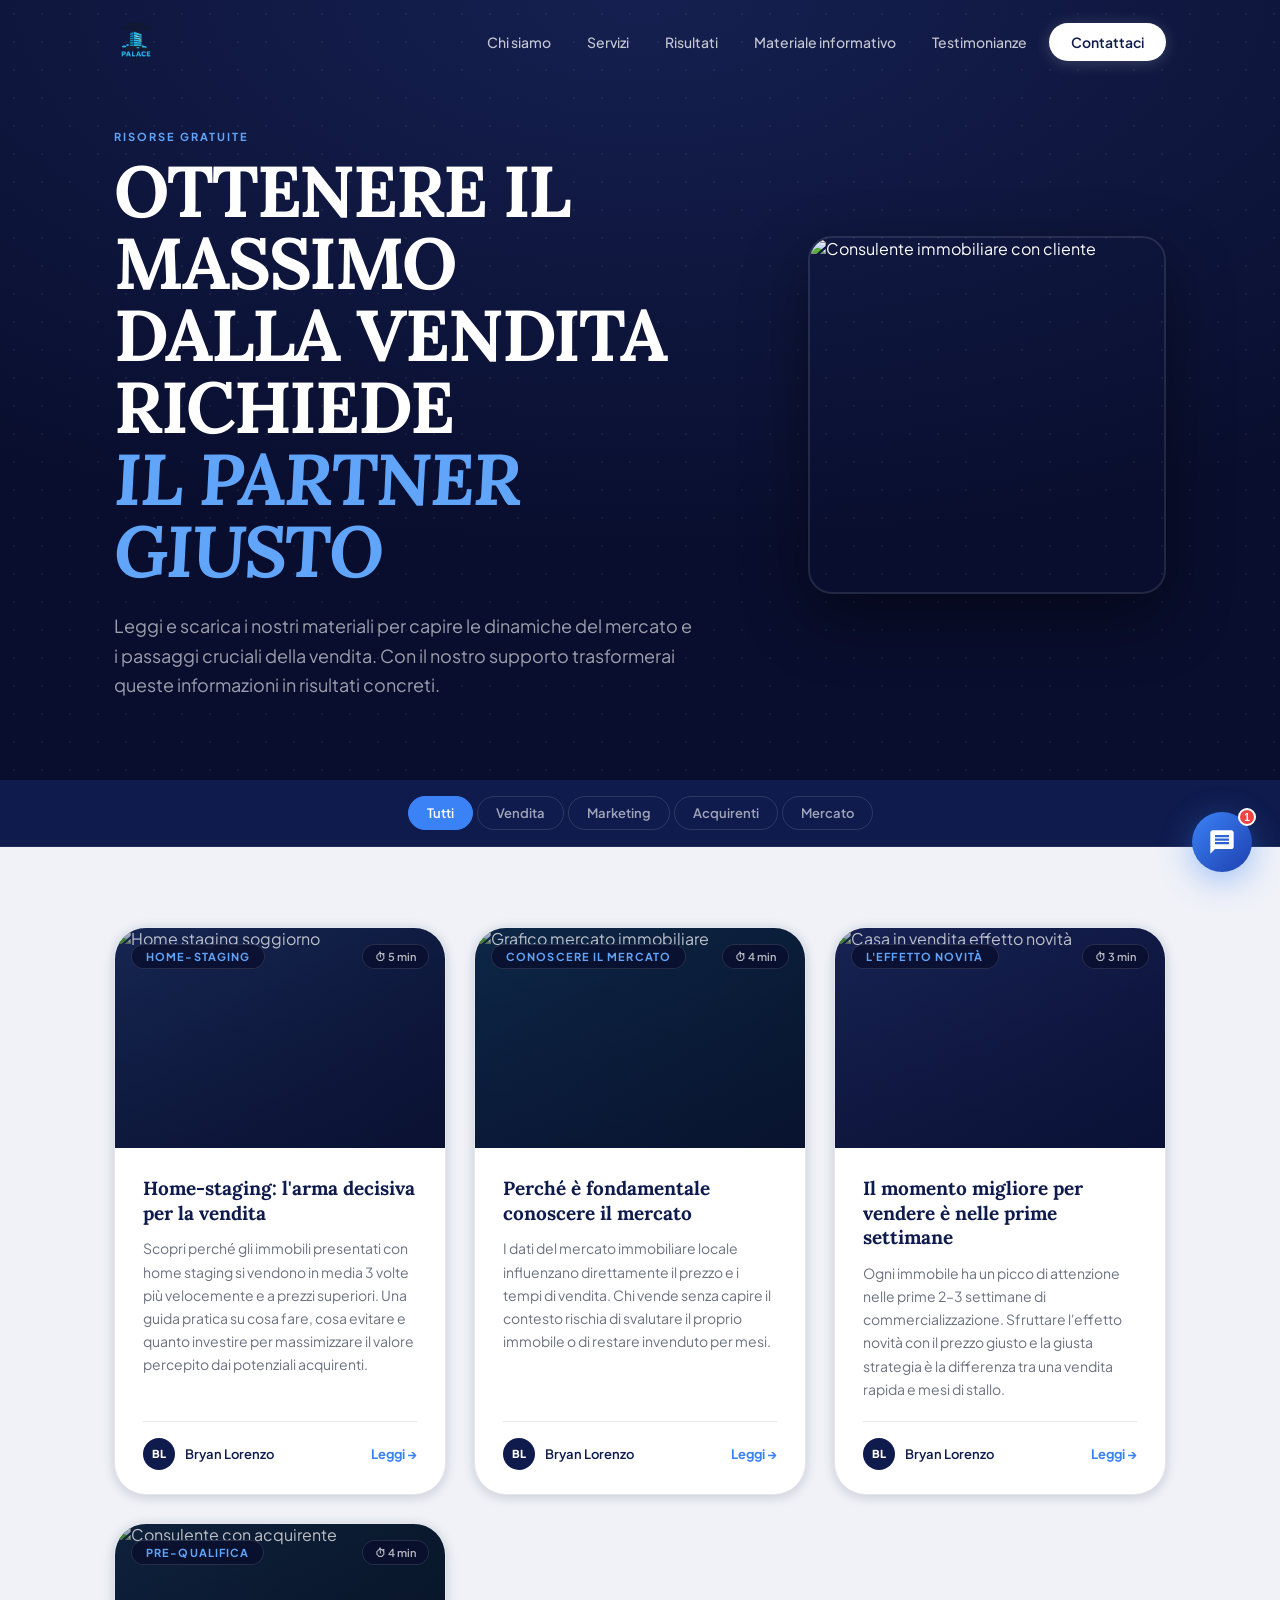
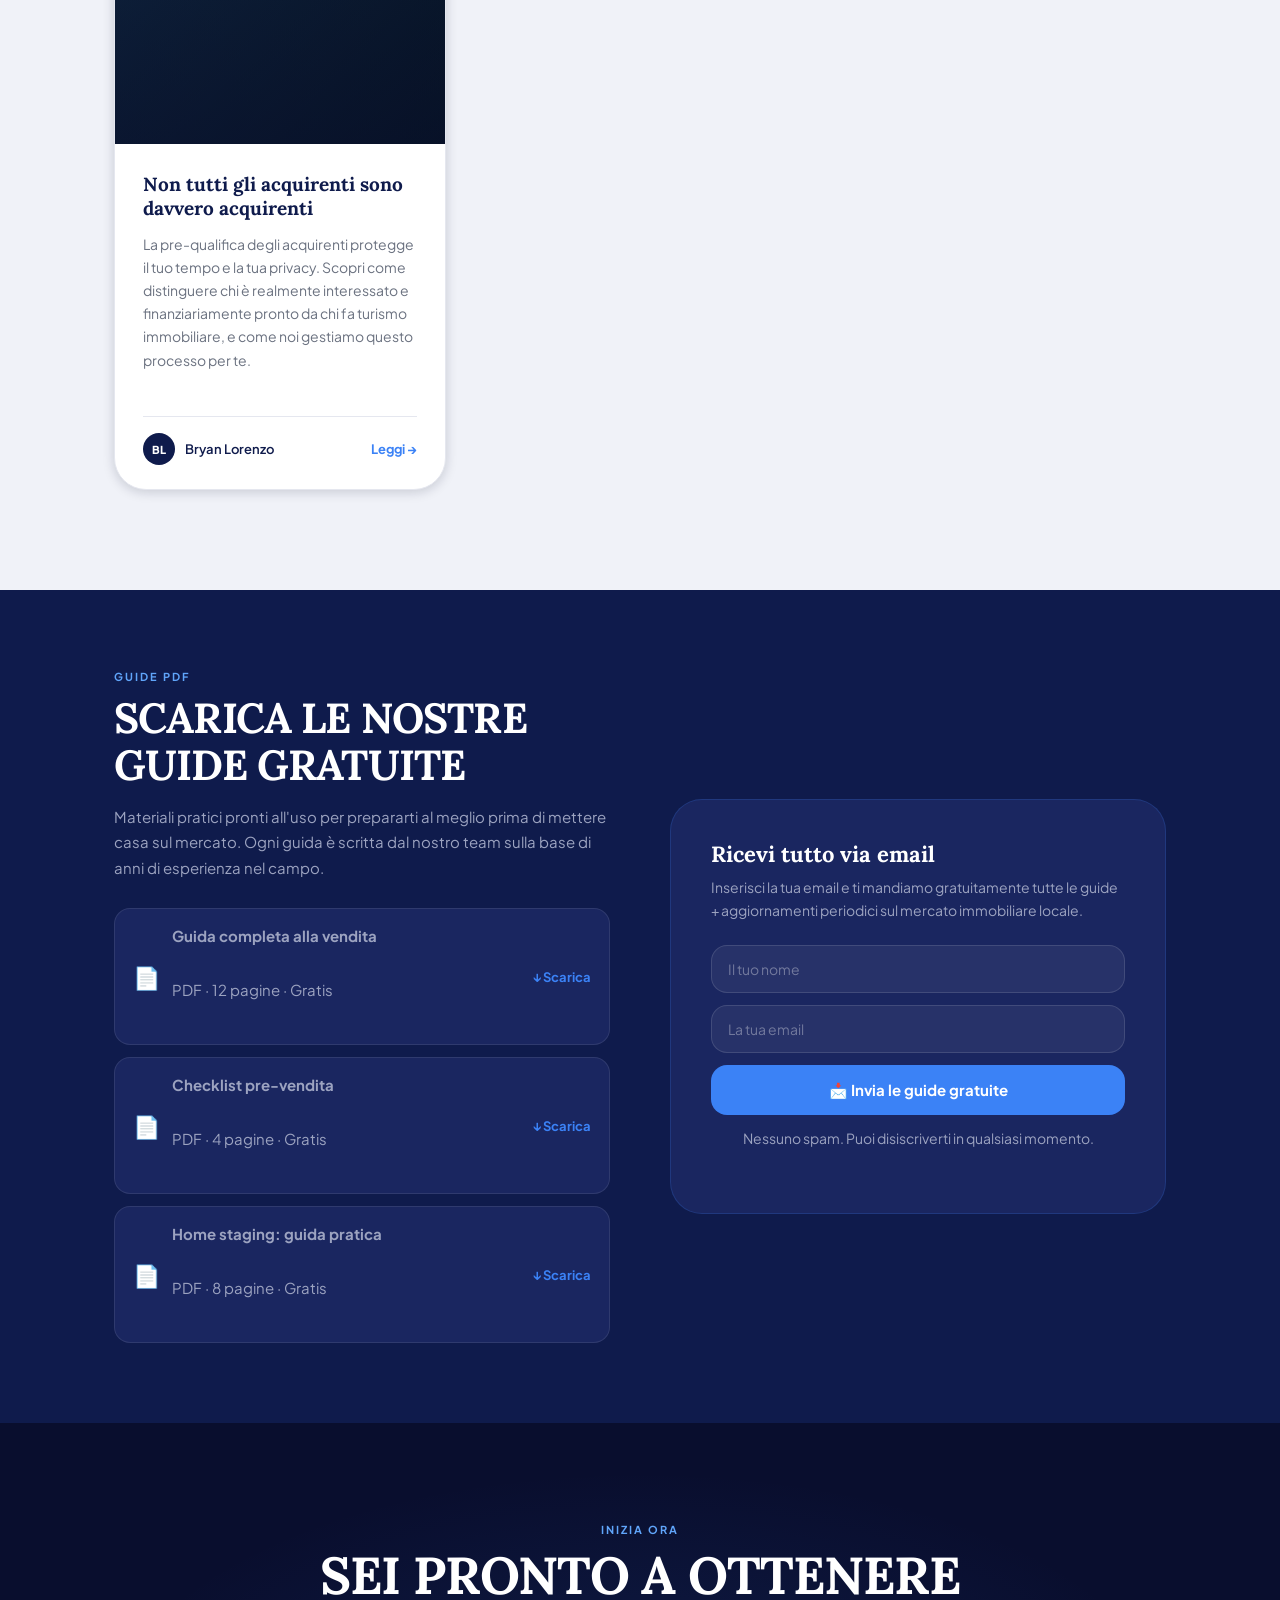
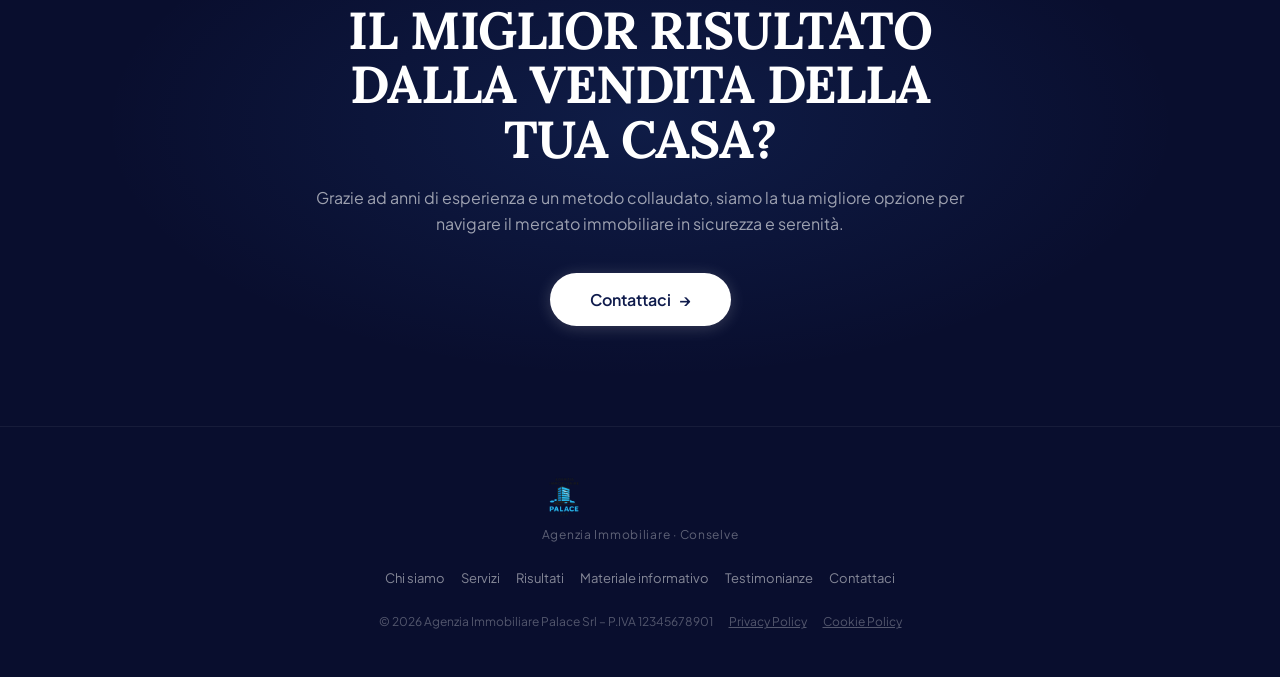
==== commit 32cddf4e: "Add files via upload" ====
--- a/materiale.html
+++ b/materiale.html
@@ -41,9 +41,9 @@
     <link rel="preconnect" href="https://fonts.googleapis.com" />
     <link rel="preconnect" href="https://fonts.gstatic.com" crossorigin />
     <link rel="preload" as="style"
-        href="https://fonts.googleapis.com/css2?family=Plus+Jakarta+Sans:ital,wght@0,400;0,700;0,900;1,400&display=swap" />
+        href="https://fonts.googleapis.com/css2?family=Lora:ital,wght@0,400..700;1,400..700&family=Plus+Jakarta+Sans:ital,wght@0,300..900;1,300..900&display=swap" />
     <link
-        href="https://fonts.googleapis.com/css2?family=Plus+Jakarta+Sans:ital,wght@0,300;0,400;0,500;0,600;0,700;0,800;0,900;1,400;1,600&display=swap"
+        href="https://fonts.googleapis.com/css2?family=Lora:ital,wght@0,400..700;1,400..700&family=Plus+Jakarta+Sans:ital,wght@0,300..900;1,300..900&display=swap"
         rel="stylesheet" />
     <link rel="stylesheet" href="style.css" />
 
--- a/style.css
+++ b/style.css
@@ -29,7 +29,7 @@
     --green: #22c55e;
 
     --font-sans: 'Plus Jakarta Sans', 'Inter', system-ui, sans-serif;
-    --font-head: 'Plus Jakarta Sans', 'Inter', system-ui, sans-serif;
+    --font-head: 'Lora', 'Georgia', serif;
 
     --r-sm: 8px;
     --r-md: 16px;
@@ -49,6 +49,21 @@
     background: var(--navy-deep);
     color: var(--white);
     overflow-x: hidden;
+}
+
+/* ---------- TYPOGRAPHY ---------- */
+h1, h2, h3, h4, h5, h6,
+.hero__title,
+.section-title,
+.chi-siamo__title,
+.method__step-title,
+.service__title,
+.case__sq-title,
+.staff__name,
+.hero__tagline,
+.review__featured-quote,
+.review__text {
+    font-family: var(--font-head);
 }
 
 img {
@@ -265,9 +280,11 @@
     background: none;
     border: none;
     cursor: pointer;
-    padding: 6px;
+    padding: 10px;
     flex-direction: column;
     gap: 5px;
+    touch-action: manipulation;
+    -webkit-tap-highlight-color: transparent;
 }
 
 .nav-toggle span {
@@ -289,23 +306,27 @@
 
     .nav-menu {
         position: fixed;
-        inset: 0;
-        background: var(--navy-deep);
-        /* sfondo opaco garantito */
-        background-color: #080e2e;
-        /* fallback solido senza variabile */
+        top: 0;
+        left: 0;
+        width: 100vw;
+        height: 100vh;
+        height: 100dvh;
+        background: #080e2e !important;
+        background-color: #080e2e !important;
         flex-direction: column;
         justify-content: center;
         align-items: center;
         gap: 20px;
         opacity: 0;
         pointer-events: none;
-        /* Usa sia opacity che transform per animazione fluida */
         transform: translateY(-8px);
         transition: opacity .28s ease, transform .28s ease;
         padding: 80px 24px 40px;
         z-index: 9999;
-        /* sopra hero, immagini, tutto */
+        -webkit-backface-visibility: hidden;
+        backface-visibility: hidden;
+        overflow-y: auto;
+        -webkit-overflow-scrolling: touch;
     }
 
     .nav-menu.open {
@@ -855,6 +876,22 @@
         grid-template-columns: 1fr;
     }
 
+    .chi-siamo__photo-placeholder {
+        min-height: 280px;
+        height: 50vw;
+        max-height: 360px;
+        background-position: center top;
+        background-size: cover;
+    }
+
+    .chi-siamo__focus-badge {
+        bottom: 12px;
+        right: 12px;
+        max-width: 180px;
+        padding: 10px 14px;
+        font-size: 12px;
+    }
+
     .chi-siamo__cards {
         grid-template-columns: 1fr;
     }
@@ -1028,26 +1065,42 @@
         left: 28px;
     }
 
-    /* Ogni step: cerchio a sinistra (56px) + contenuto a destra */
+    /* Ogni step: singola colonna con padding per il cerchio */
     .method__step {
-        grid-template-columns: 56px 1fr;
-        grid-template-rows: auto;
-        gap: 16px;
-        align-items: start;
-    }
-
-    /* Cerchio numero: sempre colonna 1 */
+        display: flex;
+        flex-direction: column;
+        gap: 0;
+        align-items: stretch;
+        padding-left: 72px;
+        position: relative;
+        margin-bottom: 48px;
+    }
+
+    /* Cerchio numero: posizionato assoluto a sinistra */
     .method__step .method__center {
-        grid-column: 1;
-        grid-row: 1;
-        justify-content: flex-start;
-        align-items: flex-start;
+        position: absolute;
+        left: 0;
+        top: 0;
+        z-index: 2;
+    }
+
+    .method__num-circle {
+        width: 56px;
+        height: 56px;
+    }
+
+    /* Titolo e testo sempre visibili */
+    .method__step-title {
+        font-size: 16px;
+        margin-bottom: 8px;
+    }
+
+    .method__step-desc {
+        font-size: 13px;
     }
 
     /* ── Passi LEFT (step 1, 3): testo in .method__left ── */
     .method__step--left .method__left {
-        grid-column: 2;
-        grid-row: 1;
         text-align: left;
     }
 
@@ -1058,8 +1111,6 @@
 
     /* ── Passi RIGHT (step 2, 4): testo in .method__right ── */
     .method__step--right .method__right {
-        grid-column: 2;
-        grid-row: 1;
         text-align: left;
     }
 
@@ -1234,27 +1285,27 @@
 }
 
 .case__img--1 {
-    background: url('casi di successo/Battaglia 138.jpg') center/cover no-repeat;
+    background: url('battaglia-138.jpg') center/cover no-repeat;
 }
 
 .case__img--2 {
-    background: url('casi di successo/Battaglia 260.jpg') center/cover no-repeat;
+    background: url('battaglia-260.jpg') center/cover no-repeat;
 }
 
 .case__img--3 {
-    background: url('casi di successo/Albignasego.jpg') center/cover no-repeat;
+    background: url('albignasego.jpg') center/cover no-repeat;
 }
 
 .case__img--4 {
-    background: url('casi di successo/Monselice.jpg') center/cover no-repeat;
+    background: url('monselice.jpg') center/cover no-repeat;
 }
 
 .case__img--5 {
-    background: url('casi di successo/Barbarano.jpg') center/cover no-repeat;
+    background: url('barbarano.jpg') center/cover no-repeat;
 }
 
 .case__img--6 {
-    background: url('casi di successo/Albignasego2.JPG') center/cover no-repeat;
+    background: url('albignasego2.jpg') center/cover no-repeat;
 }
 
 /* Overlay inside image */
@@ -2639,4 +2690,239 @@
     .container {
         padding: 0 16px;
     }
+}
+
+
+/* ============================================================
+   IPHONE / SMALL MOBILE — ≤ 480px
+   ============================================================ */
+@media (max-width: 480px) {
+
+    /* ── Navbar ── */
+    .nav-toggle {
+        padding: 12px;
+    }
+
+    .nav-toggle span {
+        width: 26px;
+        height: 2.5px;
+    }
+
+    .navbar__logo-img {
+        height: 36px;
+    }
+
+    .nav-menu {
+        padding: 100px 20px 40px;
+        gap: 12px;
+    }
+
+    .nav-link {
+        font-size: 20px;
+        padding: 14px 20px;
+    }
+
+    /* ── Hero ── */
+    .hero {
+        padding-top: 80px;
+    }
+
+    .hero__content {
+        padding-top: 36px;
+        padding-bottom: 40px;
+    }
+
+    .hero__title {
+        font-size: clamp(36px, 12vw, 52px);
+    }
+
+    .hero__tagline {
+        font-size: 16px;
+    }
+
+    .hero__sub {
+        font-size: 14px;
+    }
+
+    .hero__photo-placeholder {
+        min-height: 240px;
+        border-radius: var(--r-lg) var(--r-lg) 0 0;
+    }
+
+    .hero__focus-card {
+        bottom: 12px;
+        right: 12px;
+        max-width: 160px;
+        padding: 10px 14px;
+        font-size: 12px;
+    }
+
+    .hero__badge {
+        bottom: 12px;
+        left: 12px;
+        padding: 8px 14px;
+        font-size: 12px;
+    }
+
+    /* ── Chi siamo ── */
+    .chi-siamo {
+        padding: 60px 0;
+    }
+
+    .chi-siamo__photo-placeholder {
+        min-height: 220px;
+        height: 60vw;
+        max-height: 300px;
+    }
+
+    .chi-siamo__title {
+        font-size: clamp(24px, 7vw, 36px);
+    }
+
+    .chi-siamo__desc {
+        font-size: 14px;
+    }
+
+    .chi-card {
+        padding: 16px;
+    }
+
+    .chi-card__title {
+        font-size: 14px;
+    }
+
+    .chi-card__desc {
+        font-size: 12px;
+    }
+
+    /* ── Method timeline → single column ── */
+    .method {
+        padding: 60px 0;
+    }
+
+    .method__step {
+        grid-template-columns: 40px 1fr !important;
+        gap: 0 12px;
+    }
+
+    .method__step--left .method__left,
+    .method__step--right .method__right {
+        order: 2;
+    }
+
+    .method__step--left .method__right,
+    .method__step--right .method__left {
+        order: 3;
+    }
+
+    .method__center {
+        order: 1;
+    }
+
+    .method__step-img {
+        margin-top: 12px;
+    }
+
+    /* ── Services ── */
+    .services {
+        padding: 60px 0;
+    }
+
+    .services__grid {
+        grid-template-columns: 1fr !important;
+    }
+
+    .service__title {
+        font-size: 16px;
+    }
+
+    .service__desc {
+        font-size: 13px;
+    }
+
+    /* ── Confronto / Compare ── */
+    .compare {
+        padding: 60px 0;
+    }
+
+    .compare__both {
+        flex-direction: column !important;
+    }
+
+    .compare__box {
+        width: 100% !important;
+        flex: none !important;
+    }
+
+    .compare__row-text {
+        font-size: 13px;
+    }
+
+    /* ── Reviews ── */
+    .reviews {
+        padding: 60px 0;
+    }
+
+    .review__featured-quote {
+        font-size: 15px;
+    }
+
+    .reviews__grid {
+        grid-template-columns: 1fr !important;
+    }
+
+    .review__text {
+        font-size: 13px;
+    }
+
+    /* ── Staff ── */
+    .staff {
+        padding: 60px 0;
+    }
+
+    .staff__grid {
+        grid-template-columns: 1fr !important;
+    }
+
+    /* ── Contact form ── */
+    .contact {
+        padding: 60px 0;
+    }
+
+    .contact__grid {
+        grid-template-columns: 1fr !important;
+    }
+
+    .form__input {
+        font-size: 16px; /* prevents iOS zoom on focus */
+    }
+
+    /* ── Section headers ── */
+    .section-header {
+        margin-bottom: 36px;
+    }
+
+    .section-title {
+        font-size: clamp(24px, 7vw, 40px);
+    }
+
+    .section-sub {
+        font-size: 14px;
+    }
+
+    /* ── Buttons ── */
+    .btn--lg {
+        padding: 14px 28px;
+        font-size: 15px;
+    }
+
+    .btn--cta {
+        padding: 12px 24px;
+        font-size: 14px;
+    }
+
+    /* ── Cases / Success stories ── */
+    .case__card--square {
+        min-width: 260px;
+    }
 }
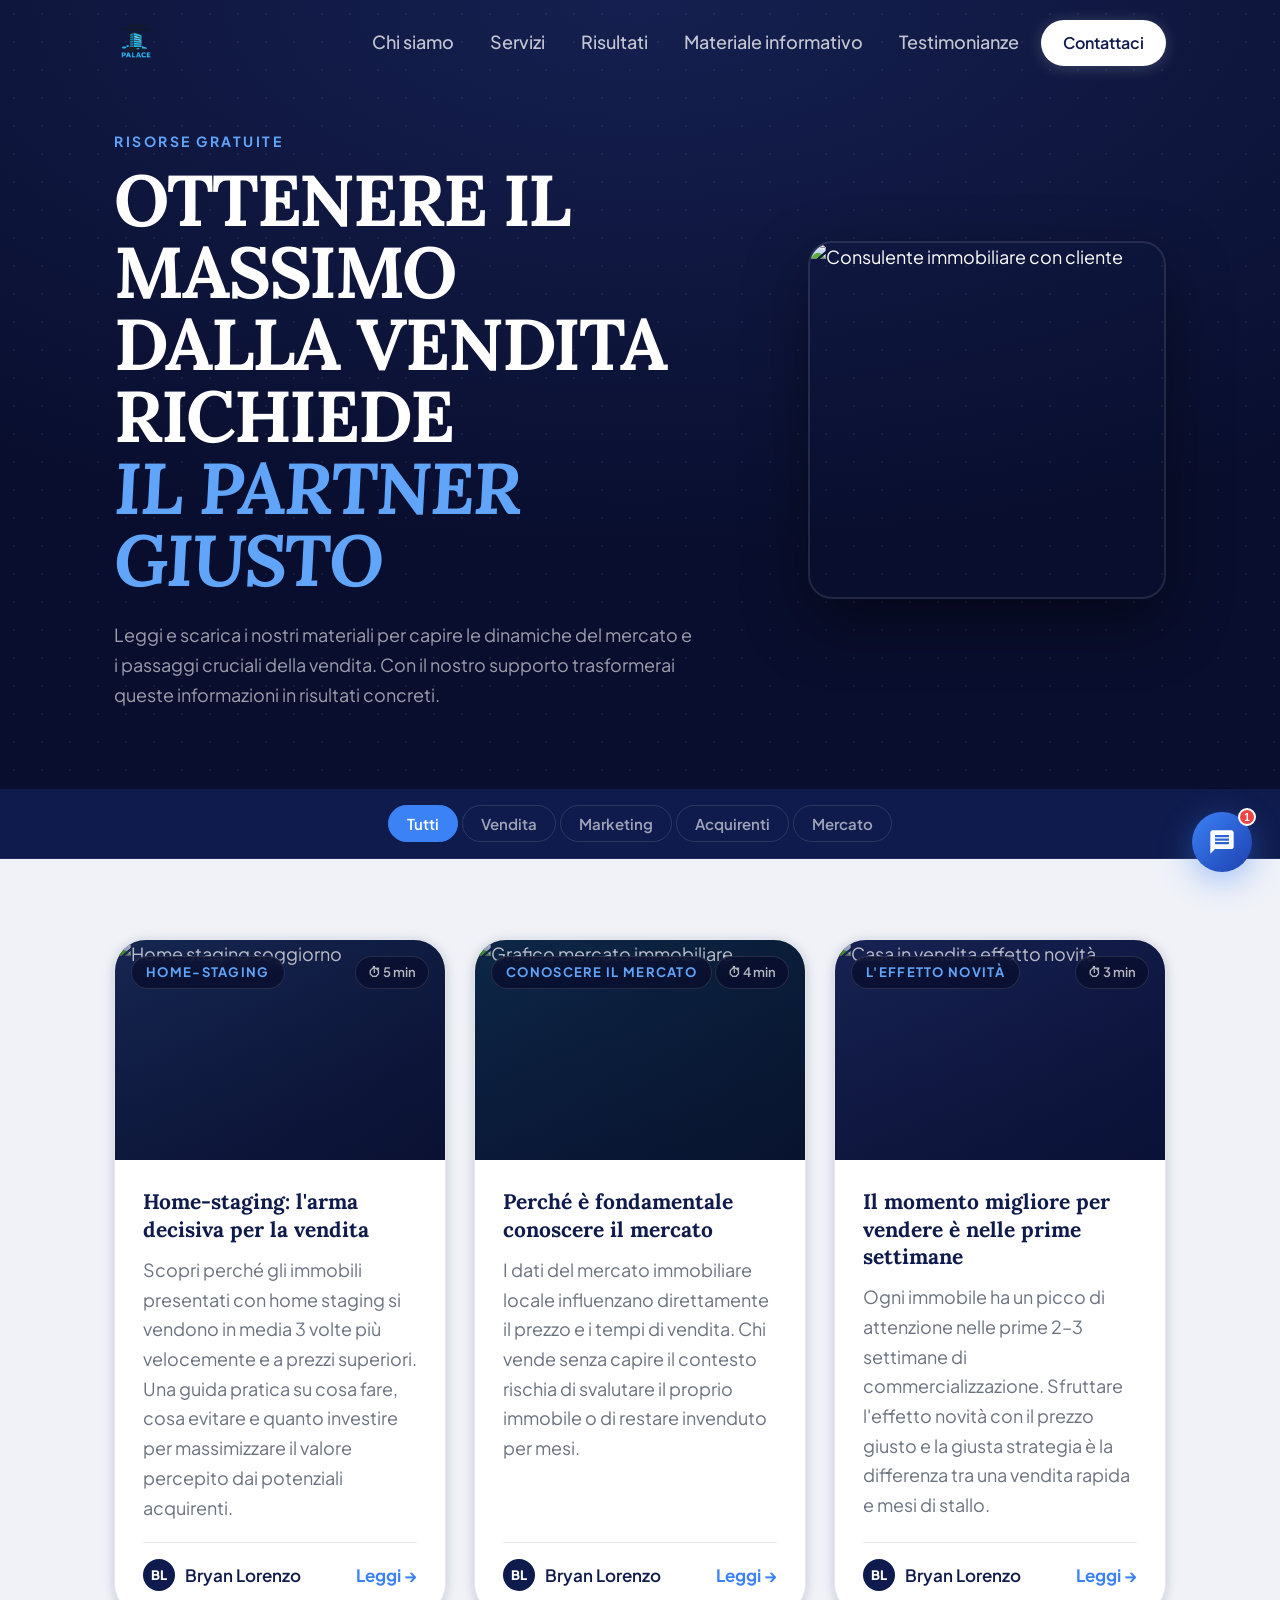
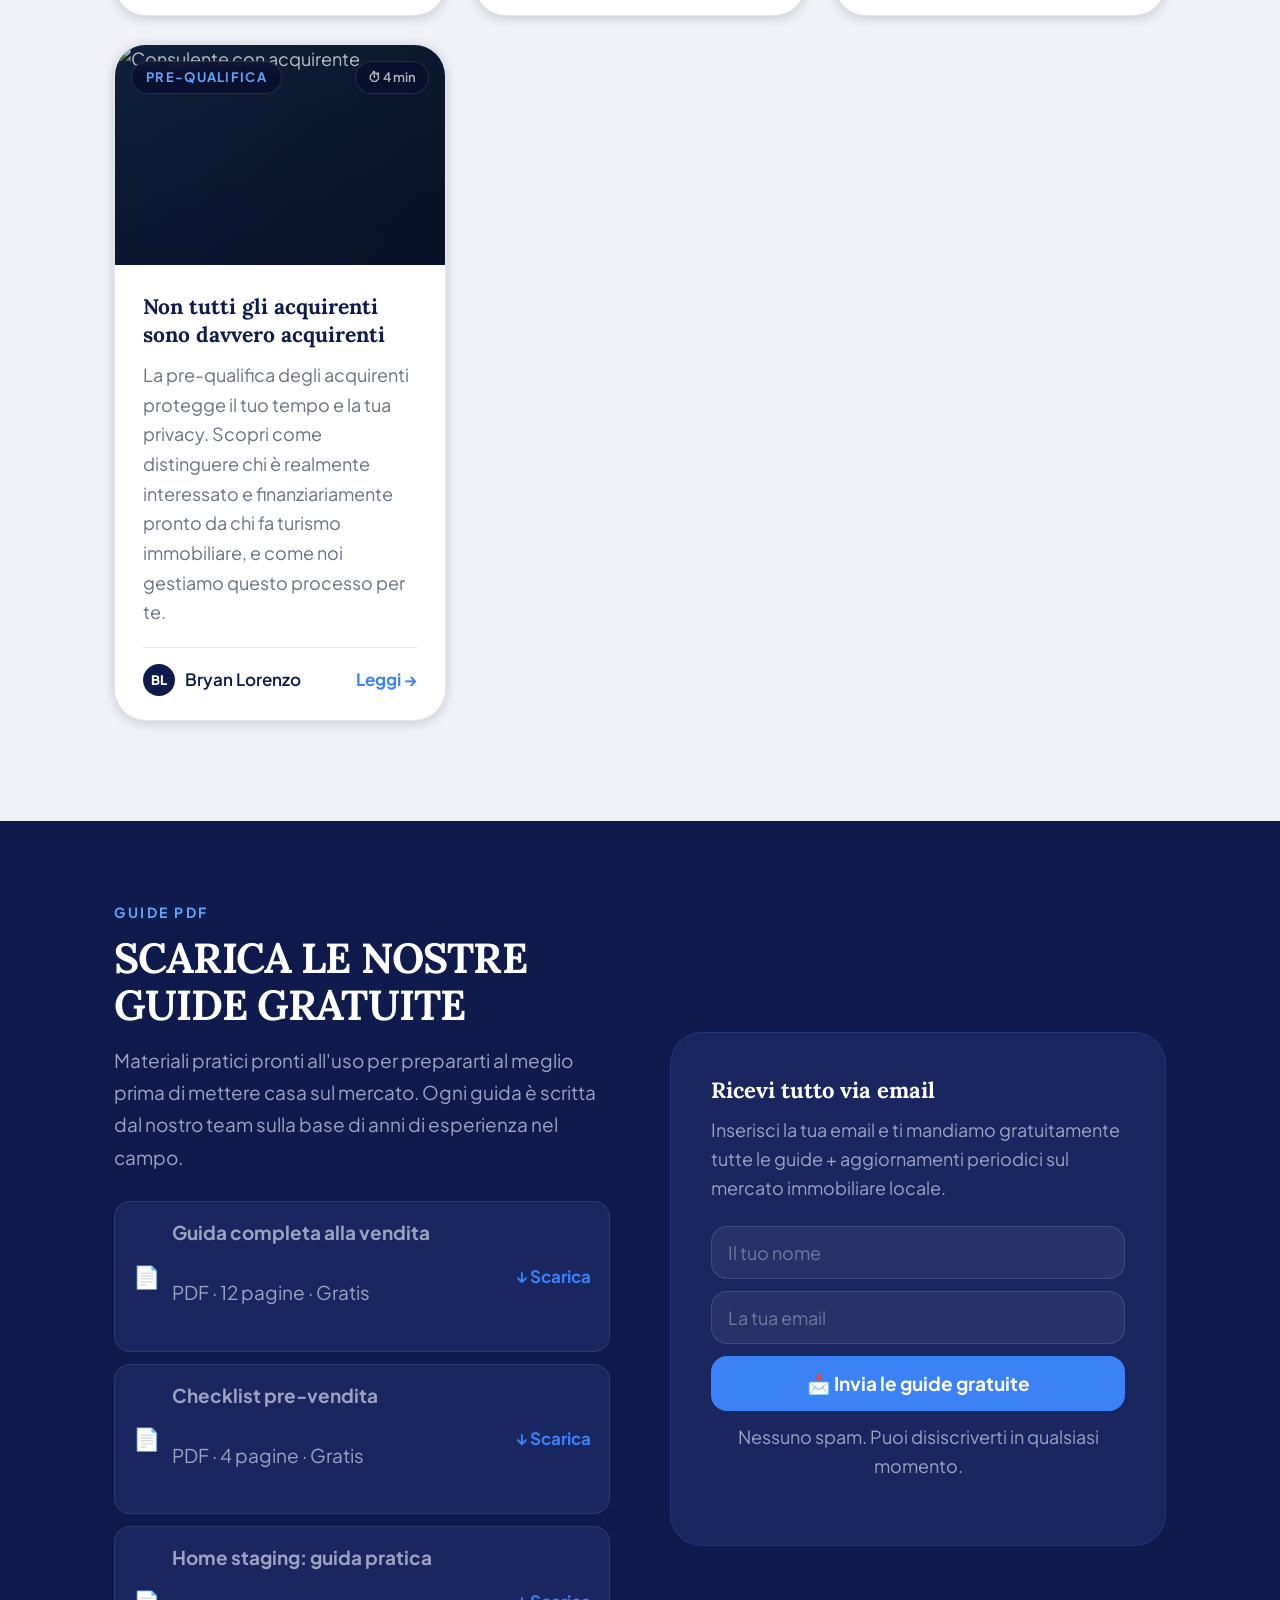
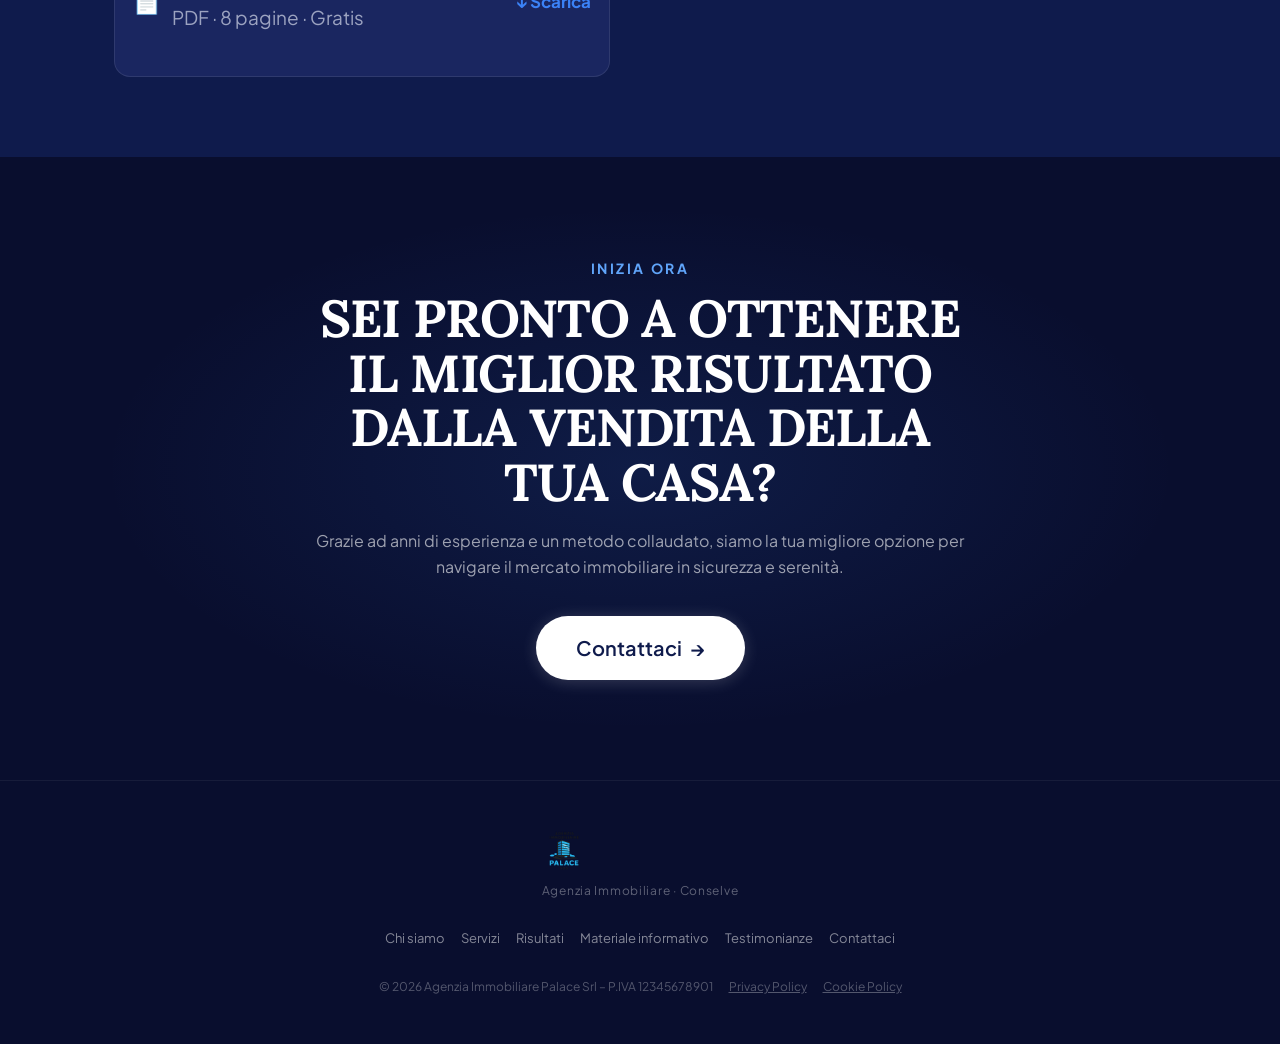
==== commit 2dba4a5e: "Add files via upload" ====
--- a/materiale.html
+++ b/materiale.html
@@ -263,7 +263,7 @@
             border: 1px solid rgba(255, 255, 255, .12);
             background: transparent;
             color: rgba(255, 255, 255, .6);
-            font-size: 13px;
+            font-size: 15px;
             font-weight: 600;
             font-family: inherit;
             cursor: pointer;
@@ -411,7 +411,7 @@
             border: 1px solid rgba(255, 255, 255, .12);
             border-radius: 100px;
             padding: 5px 14px;
-            font-size: 11px;
+            font-size: 13px;
             font-weight: 700;
             letter-spacing: .1em;
             text-transform: uppercase;
@@ -428,7 +428,7 @@
             border: 1px solid rgba(255, 255, 255, .12);
             border-radius: 100px;
             padding: 5px 12px;
-            font-size: 11px;
+            font-size: 13px;
             font-weight: 600;
             color: rgba(255, 255, 255, .7);
             z-index: 2;
@@ -445,7 +445,7 @@
         }
 
         .mat-card__title {
-            font-size: 19px;
+            font-size: 21px;
             font-weight: 800;
             color: var(--navy);
             line-height: 1.3;
@@ -453,7 +453,7 @@
         }
 
         .mat-card__excerpt {
-            font-size: 14px;
+            font-size: 18px;
             color: var(--gray-600);
             line-height: 1.65;
             flex: 1;
@@ -482,13 +482,13 @@
             display: flex;
             align-items: center;
             justify-content: center;
-            font-size: 11px;
+            font-size: 13px;
             font-weight: 800;
             color: var(--white);
         }
 
         .mat-card__author-name {
-            font-size: 13px;
+            font-size: 17px;
             font-weight: 600;
             color: var(--navy);
         }
@@ -497,7 +497,7 @@
             display: flex;
             align-items: center;
             gap: 6px;
-            font-size: 13px;
+            font-size: 17px;
             font-weight: 700;
             color: var(--blue-accent);
             transition: gap .2s;
@@ -550,7 +550,7 @@
         }
 
         .mat-download__content p {
-            font-size: 15px;
+            font-size: 19px;
             color: var(--gray-400);
             line-height: 1.7;
             margin-bottom: 28px;
@@ -592,19 +592,19 @@
         }
 
         .mat-download__guide-title {
-            font-size: 14px;
+            font-size: 18px;
             font-weight: 700;
             color: var(--white);
         }
 
         .mat-download__guide-meta {
-            font-size: 12px;
+            font-size: 16px;
             color: var(--gray-400);
             margin-top: 2px;
         }
 
         .mat-download__guide-dl {
-            font-size: 13px;
+            font-size: 17px;
             color: var(--blue-accent);
             font-weight: 700;
             flex-shrink: 0;
@@ -629,7 +629,7 @@
         }
 
         .mat-download__form-wrap p {
-            font-size: 14px;
+            font-size: 18px;
             color: var(--gray-400);
             line-height: 1.6;
             margin-bottom: 24px;
@@ -648,7 +648,7 @@
             border: 1px solid rgba(255, 255, 255, .12);
             border-radius: var(--r-md);
             color: var(--white);
-            font-size: 14px;
+            font-size: 18px;
             font-family: inherit;
             outline: none;
             transition: border-color .25s;
@@ -670,7 +670,7 @@
             border: none;
             border-radius: var(--r-md);
             color: var(--white);
-            font-size: 15px;
+            font-size: 19px;
             font-weight: 700;
             font-family: inherit;
             cursor: pointer;
@@ -683,7 +683,7 @@
         }
 
         .mat-form__note {
-            font-size: 11px;
+            font-size: 13px;
             color: rgba(255, 255, 255, .35);
             text-align: center;
         }
@@ -826,7 +826,7 @@
             padding: 4px 12px;
             background: rgba(59, 130, 246, .1);
             border-radius: 100px;
-            font-size: 11px;
+            font-size: 15px;
             font-weight: 700;
             letter-spacing: .1em;
             text-transform: uppercase;
@@ -835,7 +835,7 @@
         }
 
         .mat-modal__title {
-            font-size: 26px;
+            font-size: 28px;
             font-weight: 900;
             color: var(--navy);
             line-height: 1.2;
@@ -859,25 +859,25 @@
             display: flex;
             align-items: center;
             justify-content: center;
-            font-size: 12px;
+            font-size: 16px;
             font-weight: 800;
             color: var(--white);
         }
 
         .mat-modal__author-info strong {
             display: block;
-            font-size: 14px;
+            font-size: 18px;
             color: var(--navy);
             font-weight: 700;
         }
 
         .mat-modal__author-info span {
-            font-size: 12px;
+            font-size: 16px;
             color: var(--gray-600);
         }
 
         .mat-modal__content {
-            font-size: 15px;
+            font-size: 19px;
             color: var(--gray-700, #374151);
             line-height: 1.8;
         }
@@ -887,7 +887,7 @@
         }
 
         .mat-modal__content h3 {
-            font-size: 17px;
+            font-size: 21px;
             font-weight: 800;
             color: var(--navy);
             margin: 24px 0 10px;
@@ -911,7 +911,7 @@
         }
 
         .mat-modal__cta-wrap p {
-            font-size: 14px;
+            font-size: 18px;
             color: var(--gray-600);
             margin-bottom: 16px;
         }
--- a/style.css
+++ b/style.css
@@ -49,6 +49,8 @@
     background: var(--navy-deep);
     color: var(--white);
     overflow-x: hidden;
+    font-size: 18px;
+    line-height: 1.6;
 }
 
 /* ---------- TYPOGRAPHY ---------- */
@@ -89,7 +91,7 @@
 }
 
 .section-eyebrow {
-    font-size: 11px;
+    font-size: 14px;
     font-weight: 700;
     letter-spacing: .18em;
     text-transform: uppercase;
@@ -112,7 +114,7 @@
 }
 
 .section-sub {
-    font-size: 16px;
+    font-size: 20px;
     color: var(--gray-600);
     margin-top: 14px;
     line-height: 1.6;
@@ -140,7 +142,7 @@
     color: var(--navy);
     border-radius: 100px;
     padding: 14px 32px;
-    font-size: 15px;
+    font-size: 18px;
     box-shadow: 0 2px 16px rgba(255, 255, 255, .18);
 }
 
@@ -156,7 +158,7 @@
     color: var(--white);
     border-radius: 100px;
     padding: 14px 32px;
-    font-size: 15px;
+    font-size: 18px;
 }
 
 .btn--navy:hover {
@@ -166,17 +168,23 @@
 
 .btn--lg {
     padding: 16px 40px;
-    font-size: 16px;
+    font-size: 20px;
 }
 
 .btn--sm {
     padding: 10px 22px;
-    font-size: 14px;
+    font-size: 16px;
 }
 
 .btn--full {
     width: 100%;
     justify-content: center;
+}
+
+.btn--bold-uppercase {
+    font-weight: 800 !important;
+    text-transform: uppercase;
+    letter-spacing: 0.05em;
 }
 
 /* ---------- FADE-UP ANIMATIONS ---------- */
@@ -262,7 +270,7 @@
 .nav-link {
     color: rgba(255, 255, 255, .75);
     text-decoration: none;
-    font-size: 14px;
+    font-size: 18px;
     font-weight: 500;
     padding: 8px 14px;
     border-radius: 100px;
@@ -416,15 +424,27 @@
 }
 
 .hero__tagline {
-    font-size: clamp(18px, 2.5vw, 24px);
-    font-style: italic;
-    color: rgba(255, 255, 255, .6);
+    font-size: clamp(22px, 3.5vw, 32px);
+    font-weight: 800;
+    font-style: normal;
+    color: var(--white);
     line-height: 1.4;
-    margin-bottom: 24px;
+    margin-bottom: 28px;
+    animation: gentleZoom 6s ease-in-out infinite alternate;
+    display: inline-block;
+}
+
+@keyframes gentleZoom {
+    0% {
+        transform: scale(0.96);
+    }
+    100% {
+        transform: scale(1.04);
+    }
 }
 
 .hero__sub {
-    font-size: 16px;
+    font-size: 20px;
     color: rgba(255, 255, 255, .6);
     max-width: 540px;
     margin: 0 auto 40px;
@@ -535,7 +555,7 @@
     padding: 14px 18px;
     max-width: 200px;
     border: 1px solid rgba(255, 255, 255, .12);
-    font-size: 13px;
+    font-size: 17px;
     color: rgba(255, 255, 255, .7);
     line-height: 1.4;
 }
@@ -543,7 +563,7 @@
 .hero__focus-card strong {
     display: block;
     color: var(--white);
-    font-size: 14px;
+    font-size: 18px;
     margin-bottom: 4px;
 }
 
@@ -560,7 +580,7 @@
     display: flex;
     align-items: center;
     gap: 8px;
-    font-size: 13px;
+    font-size: 17px;
     font-weight: 600;
     color: var(--white);
 }
@@ -727,7 +747,7 @@
 }
 
 .risultati__label {
-    font-size: 13px;
+    font-size: 17px;
     color: var(--gray-400);
     line-height: 1.5;
     font-weight: 500;
@@ -796,7 +816,7 @@
     border: 1px solid rgba(255, 255, 255, .12);
     border-radius: var(--r-md);
     padding: 14px 18px;
-    font-size: 13px;
+    font-size: 15px;
     color: rgba(255, 255, 255, .75);
     line-height: 1.45;
     max-width: 220px;
@@ -809,7 +829,7 @@
 }
 
 .chi-siamo__eyebrow {
-    font-size: 11px;
+    font-size: 13px;
     font-weight: 700;
     letter-spacing: .18em;
     text-transform: uppercase;
@@ -829,7 +849,7 @@
 }
 
 .chi-siamo__desc {
-    font-size: 16px;
+    font-size: 20px;
     color: rgba(255, 255, 255, .65);
     line-height: 1.7;
     margin-bottom: 36px;
@@ -859,14 +879,14 @@
 }
 
 .chi-card__title {
-    font-size: 15px;
+    font-size: 18px;
     font-weight: 700;
     color: var(--white);
     margin-bottom: 6px;
 }
 
 .chi-card__desc {
-    font-size: 13px;
+    font-size: 17px;
     color: rgba(255, 255, 255, .55);
     line-height: 1.55;
 }
@@ -991,7 +1011,7 @@
 }
 
 .method__step-title {
-    font-size: 18px;
+    font-size: 20px;
     font-weight: 800;
     color: var(--navy);
     text-transform: uppercase;
@@ -1001,7 +1021,7 @@
 }
 
 .method__step-desc {
-    font-size: 14px;
+    font-size: 18px;
     color: var(--gray-600);
     line-height: 1.65;
 }
@@ -1091,12 +1111,12 @@
 
     /* Titolo e testo sempre visibili */
     .method__step-title {
+        font-size: 18px;
+        margin-bottom: 8px;
+    }
+
+    .method__step-desc {
         font-size: 16px;
-        margin-bottom: 8px;
-    }
-
-    .method__step-desc {
-        font-size: 13px;
     }
 
     /* ── Passi LEFT (step 1, 3): testo in .method__left ── */
@@ -1147,8 +1167,11 @@
 .service__card {
     background: var(--gray-100);
     border-radius: var(--r-lg);
-    padding: 32px;
+    padding: 0;
+    overflow: hidden;
     border: 1px solid transparent;
+    display: flex;
+    flex-direction: column;
     transition: transform .32s cubic-bezier(.34, 1.56, .64, 1),
         box-shadow .32s ease,
         border-color .32s ease,
@@ -1164,28 +1187,38 @@
     position: relative;
 }
 
-.service__icon-wrap {
-    font-size: 28px;
-    margin-bottom: 18px;
-    display: inline-flex;
-    align-items: center;
-    justify-content: center;
-    width: 52px;
-    height: 52px;
-    background: var(--white);
-    border-radius: var(--r-sm);
-    box-shadow: var(--shadow-card);
+.service__banner {
+    width: 100%;
+    height: 180px;
+    overflow: hidden;
+    position: relative;
+}
+
+.service__banner img {
+    width: 100%;
+    height: 100%;
+    object-fit: cover;
+    display: block;
+    transition: transform 0.5s ease;
+}
+
+.service__card:hover .service__banner img {
+    transform: scale(1.08);
+}
+
+.service__card-content {
+    padding: 24px 32px 32px;
 }
 
 .service__title {
-    font-size: 17px;
+    font-size: 19px;
     font-weight: 700;
     color: var(--navy);
     margin-bottom: 10px;
 }
 
 .service__desc {
-    font-size: 14px;
+    font-size: 18px;
     color: var(--gray-600);
     line-height: 1.65;
 }
@@ -1555,7 +1588,7 @@
 }
 
 .review__featured-quote {
-    font-size: clamp(16px, 2vw, 20px);
+    font-size: clamp(18px, 2.5vw, 22px);
     font-weight: 500;
     color: var(--white);
     line-height: 1.65;
@@ -1643,7 +1676,7 @@
 }
 
 .review__text {
-    font-size: 14px;
+    font-size: 16px;
     color: var(--text-dark);
     line-height: 1.65;
     margin-bottom: 20px;
@@ -1665,7 +1698,7 @@
     align-items: center;
     justify-content: center;
     color: var(--white);
-    font-size: 12px;
+    font-size: 14px;
     font-weight: 700;
     flex-shrink: 0;
 }
@@ -1673,17 +1706,17 @@
 .review__avatar--lg {
     width: 48px;
     height: 48px;
-    font-size: 14px;
+    font-size: 16px;
 }
 
 .review__name {
-    font-size: 14px;
+    font-size: 16px;
     font-weight: 700;
     color: var(--navy);
 }
 
 .review__loc {
-    font-size: 12px;
+    font-size: 14px;
     color: var(--gray-600);
     margin-top: 1px;
 }
